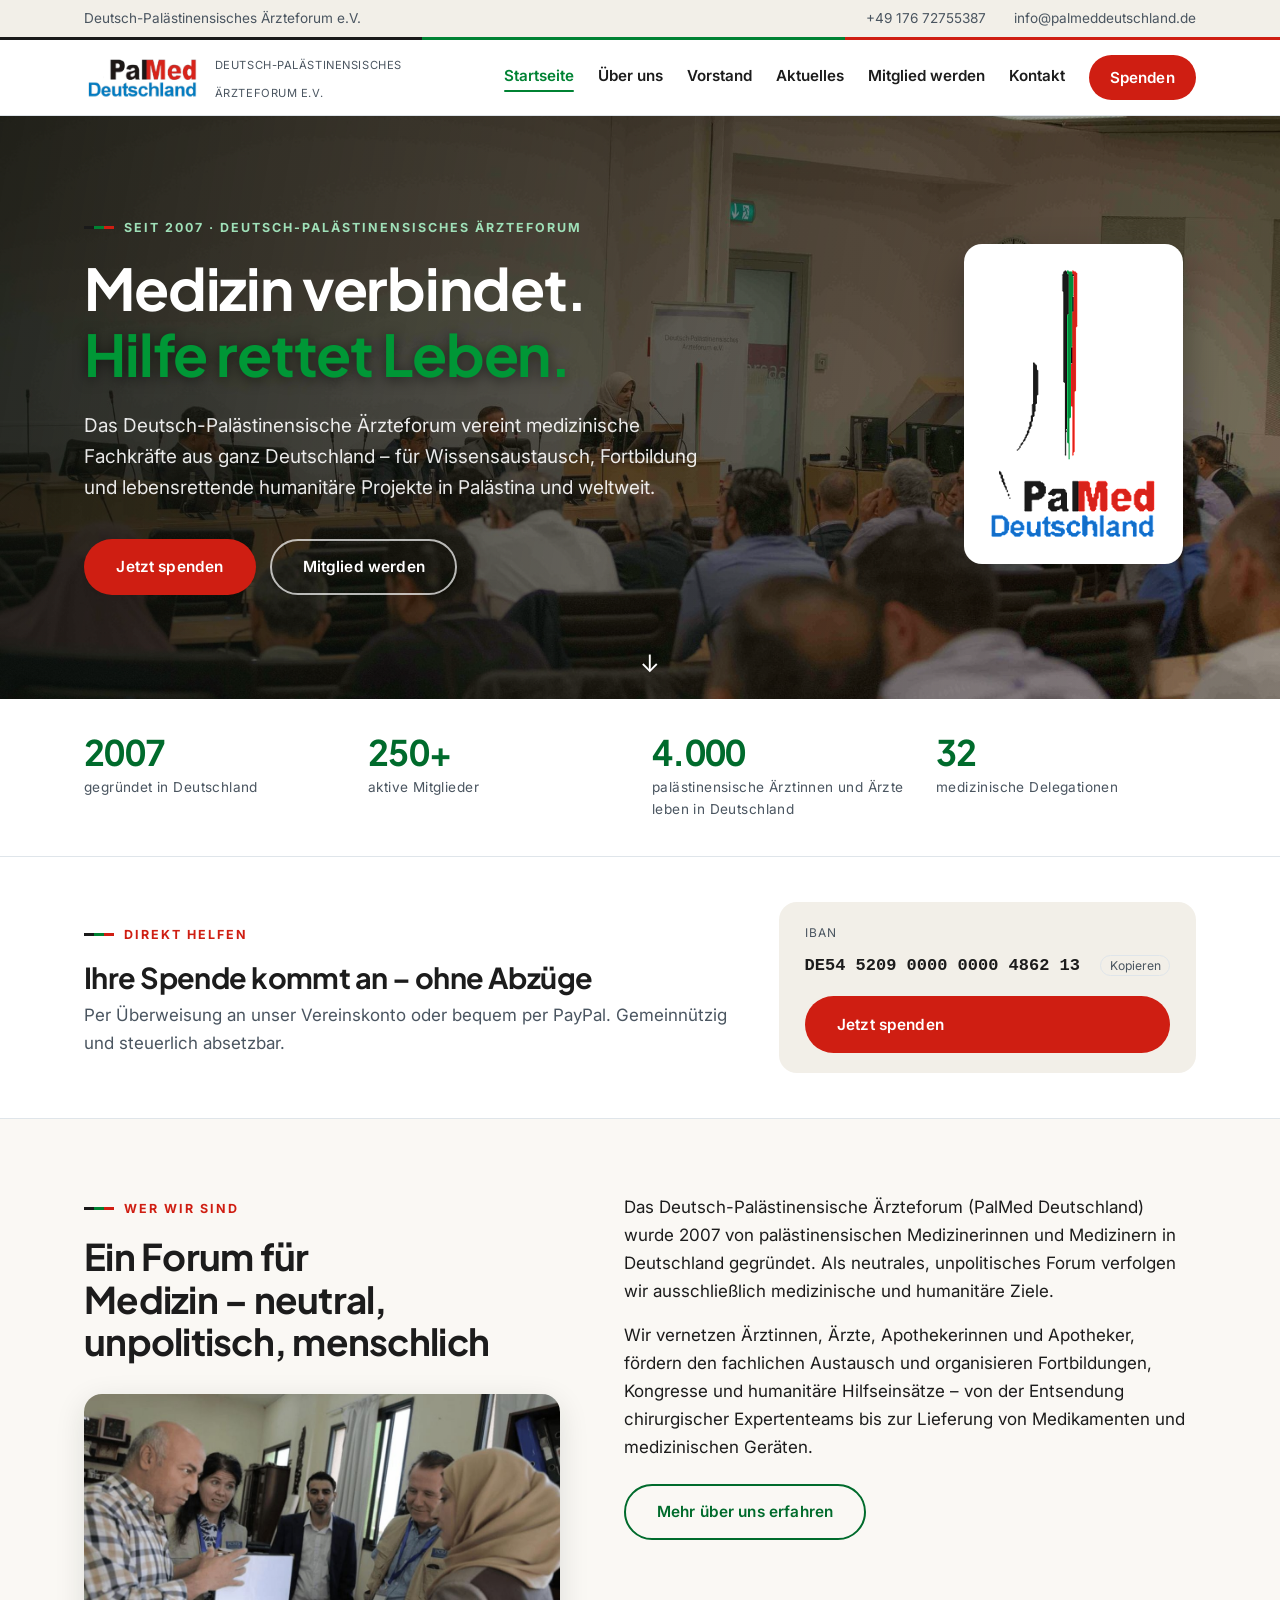
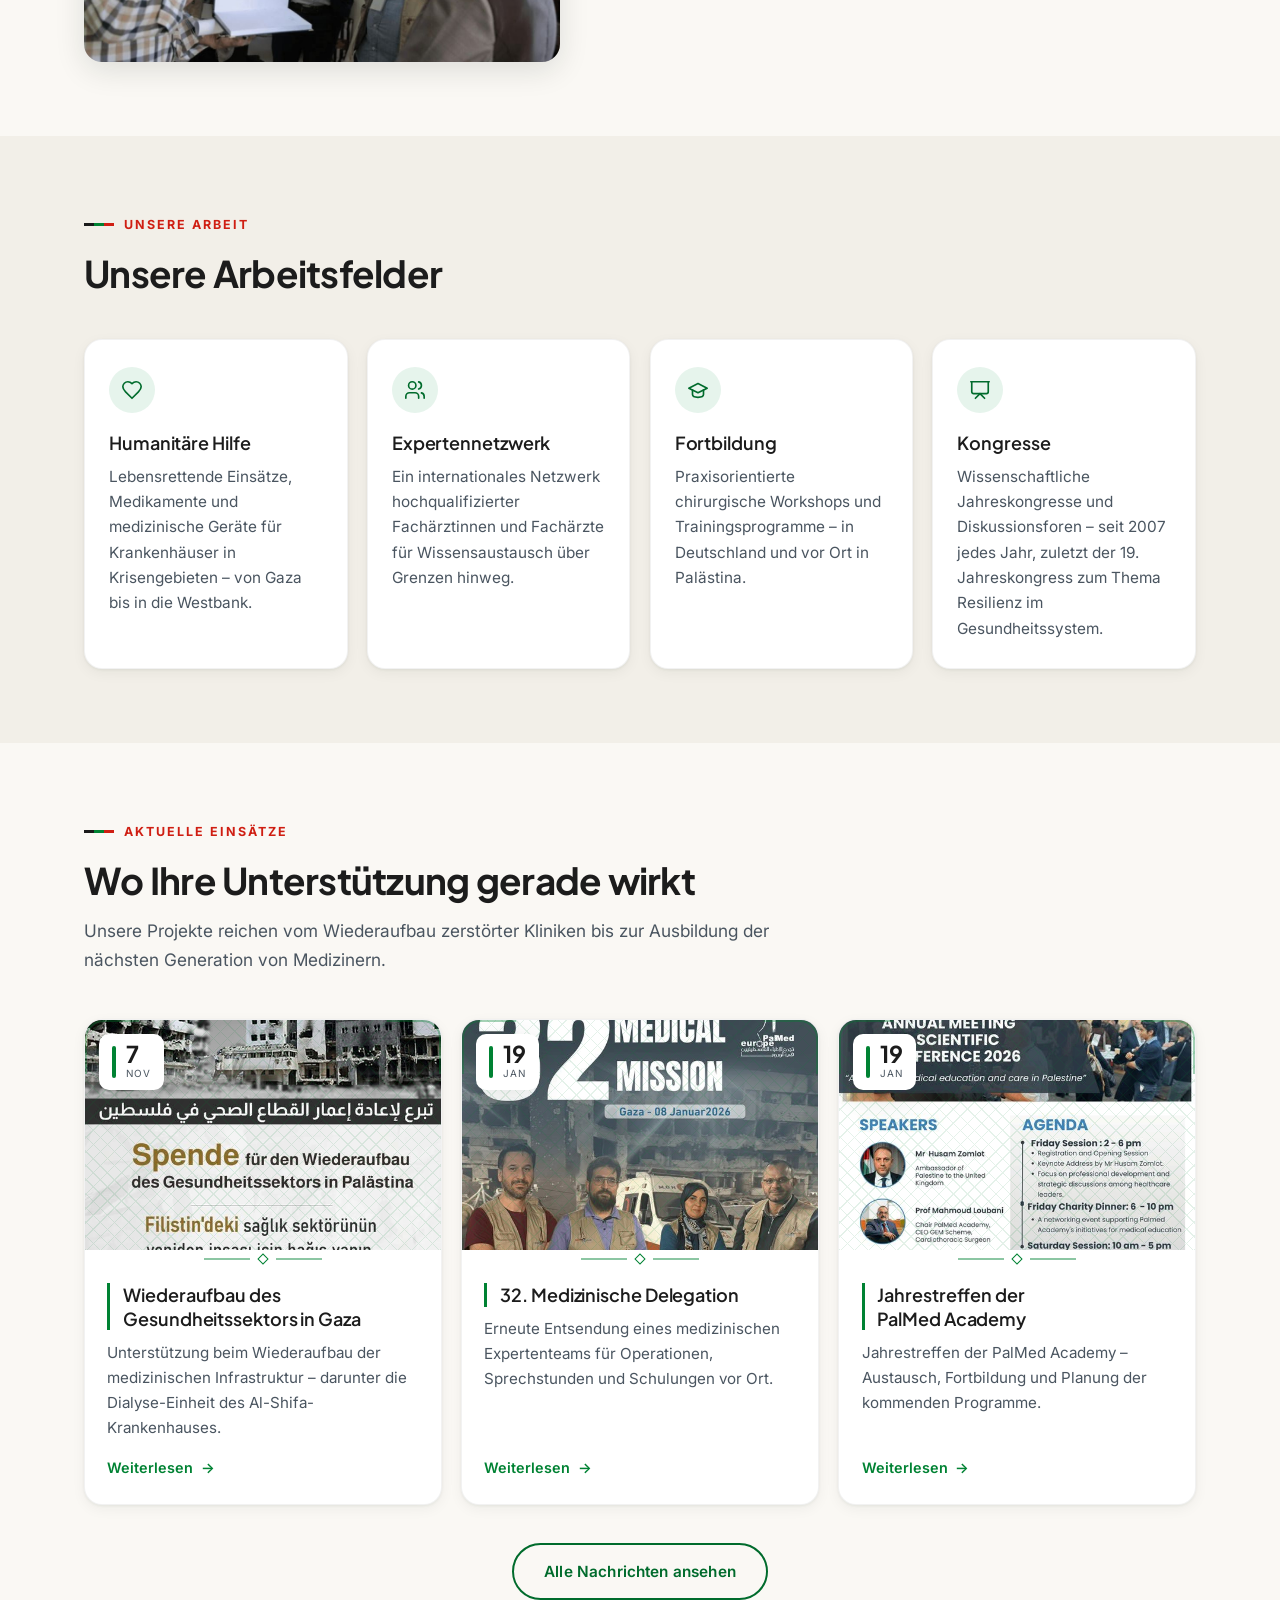
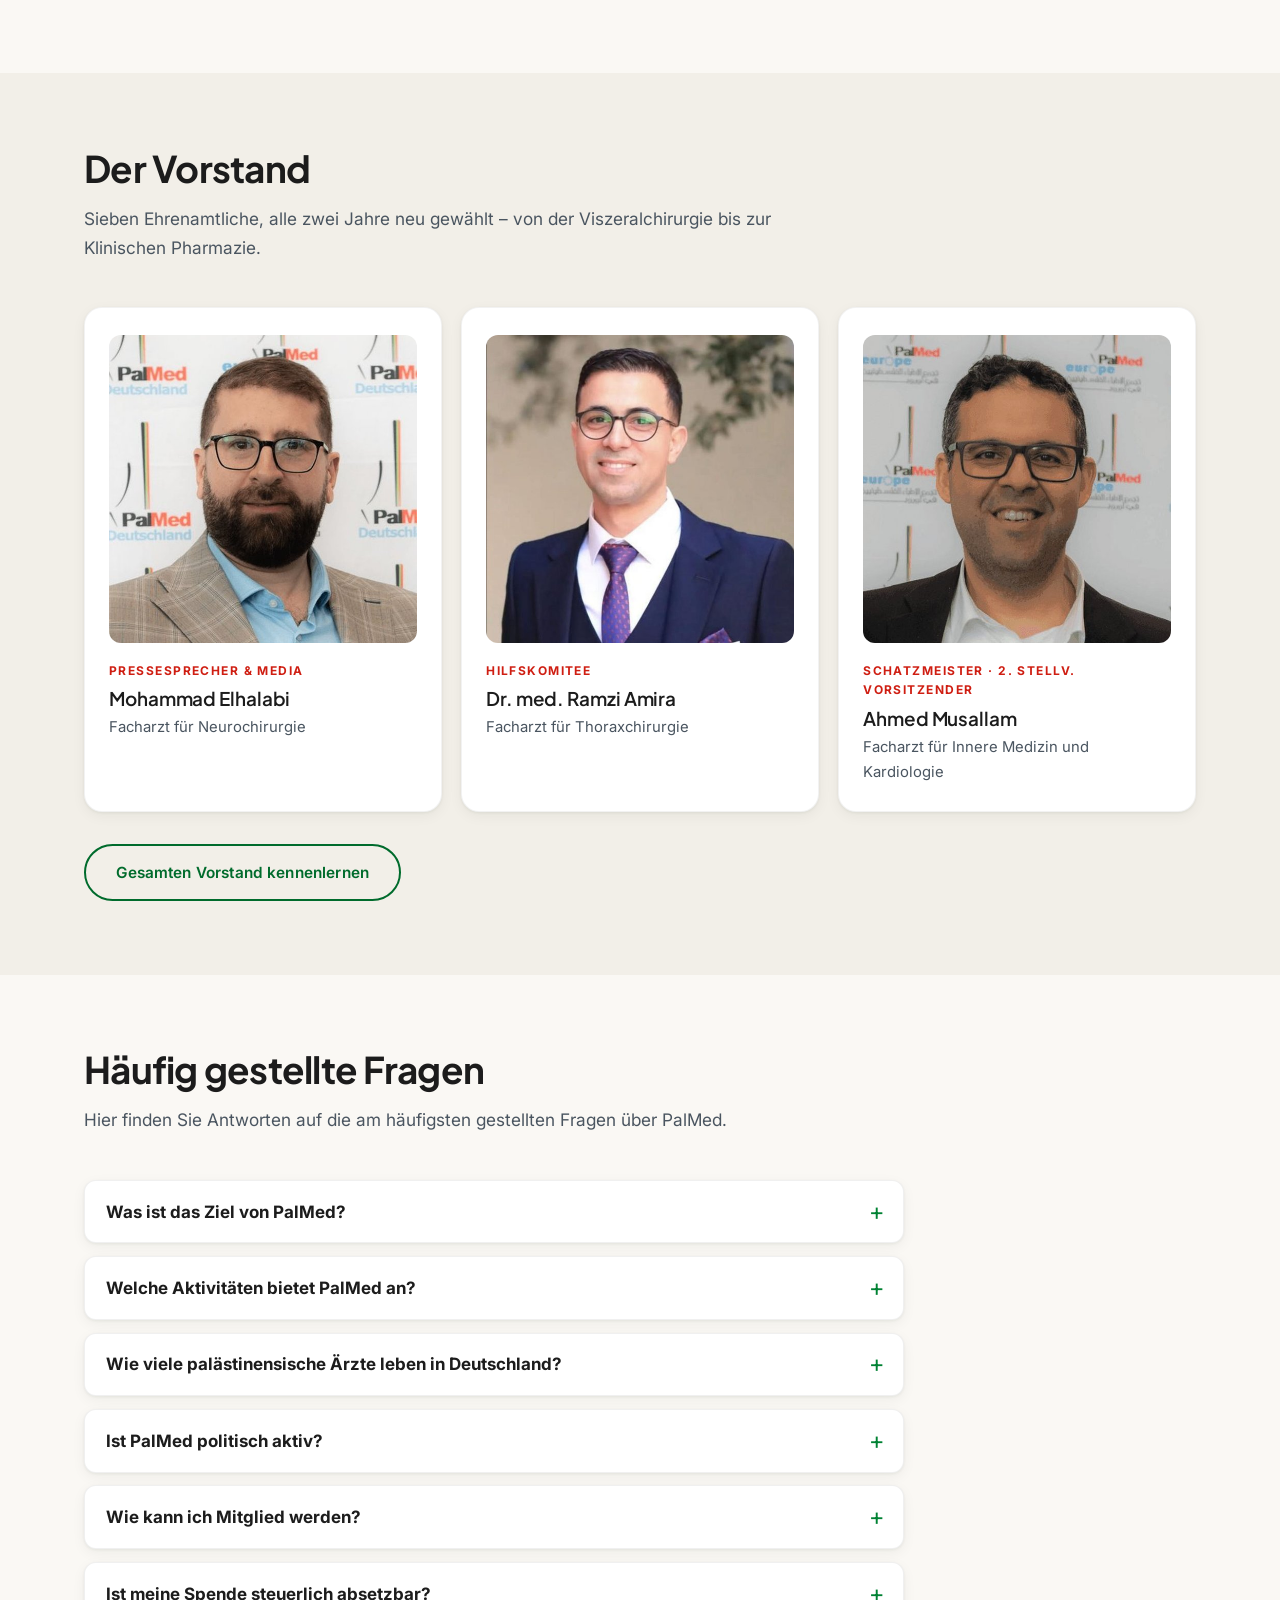
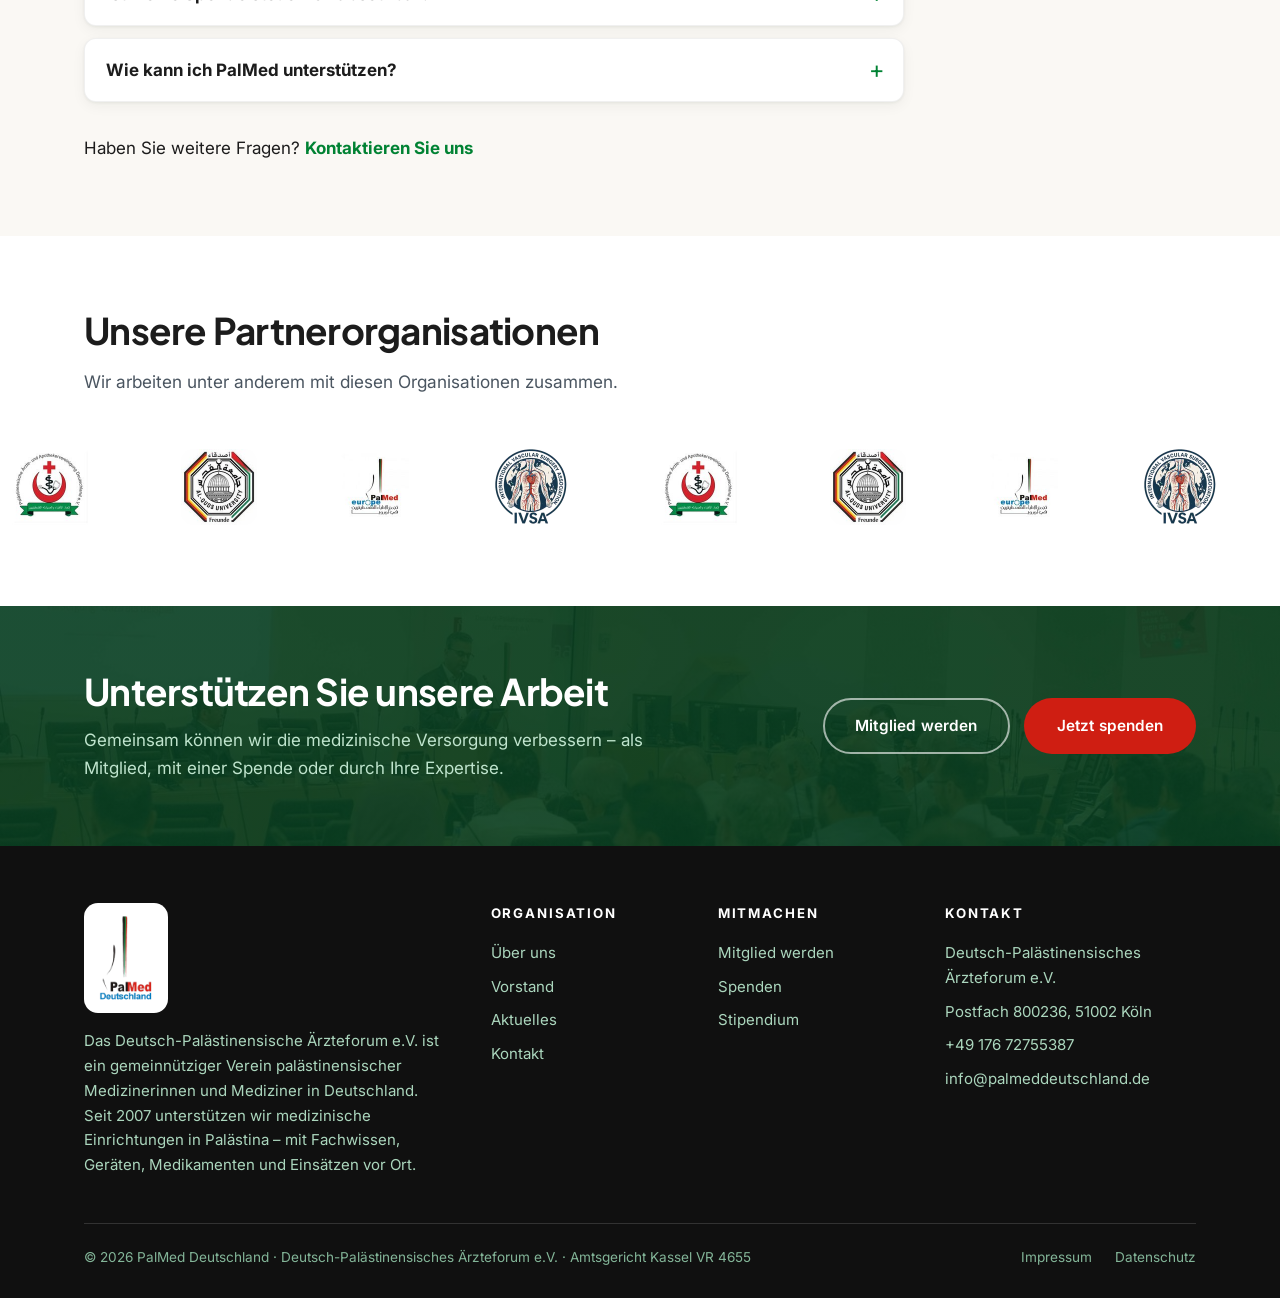
==== index.html @ c68fcca9 "PalMed Deutschland – neue Website Redesign der Vereinswebsite in den Farben der palästinensischen Fl" ====
<!DOCTYPE html>
<html lang="de">
<head>
<meta charset="UTF-8">
<meta name="viewport" content="width=device-width, initial-scale=1.0">
<title>PalMed Deutschland – Deutsch-Palästinensisches Ärzteforum e.V.</title>
<link rel="preload" as="image" href="img/hero.jpg" fetchpriority="high">
<meta name="description" content="Das Deutsch-Palästinensische Ärzteforum (PalMed Deutschland) vereint medizinische Fachkräfte in Deutschland – für Fortbildung, Wissensaustausch und humanitäre medizinische Hilfe.">
<link rel="preconnect" href="https://fonts.googleapis.com">
<link rel="preconnect" href="https://fonts.gstatic.com" crossorigin>
<link href="https://fonts.googleapis.com/css2?family=Inter:wght@400;500;600&family=Plus+Jakarta+Sans:wght@600;700;800&display=swap" rel="stylesheet">
<link rel="icon" type="image/png" sizes="48x48" href="img/favicon-48.png">
<link rel="icon" type="image/png" sizes="192x192" href="img/favicon-192.png">
<link rel="apple-touch-icon" href="img/apple-touch-icon.png">
<meta name="theme-color" content="#008233">
<link rel="canonical" href="https://www.palmeddeutschland.de/">
<meta property="og:type" content="website">
<meta property="og:site_name" content="PalMed Deutschland">
<meta property="og:locale" content="de_DE">
<meta property="og:title" content="PalMed Deutschland – Deutsch-Palästinensisches Ärzteforum e.V.">
<meta property="og:description" content="Medizinische Fachkräfte in Deutschland vereint – für Fortbildung, Wissensaustausch und humanitäre medizinische Hilfe.">
<meta property="og:url" content="https://www.palmeddeutschland.de/">
<meta property="og:image" content="https://www.palmeddeutschland.de/img/og-cover.jpg">
<meta property="og:image:width" content="1200">
<meta property="og:image:height" content="630">
<meta name="twitter:card" content="summary_large_image">
<link rel="stylesheet" href="css/style.css">
<script type="application/ld+json">
{
  "@context": "https://schema.org",
  "@type": "NGO",
  "name": "Deutsch-Palästinensisches Ärzteforum e.V.",
  "alternateName": "PalMed Deutschland",
  "url": "https://www.palmeddeutschland.de/",
  "logo": "https://www.palmeddeutschland.de/logo.png",
  "email": "info@palmeddeutschland.de",
  "telephone": "+4917672755387",
  "foundingDate": "2007",
  "address": {
    "@type": "PostalAddress",
    "postOfficeBoxNumber": "800236",
    "postalCode": "51002",
    "addressLocality": "Köln",
    "addressCountry": "DE"
  },
  "identifier": "Amtsgericht Kassel, VR 4655"
}
</script>
</head>
<body>

<a class="skip-link" href="#inhalt">Zum Inhalt springen</a>

<div class="topbar">
  <div class="wrap">
    <div><span>Deutsch-Palästinensisches Ärzteforum e.V.</span></div>
    <div class="contact-extra">
      <span><a href="tel:+4917672755387">+49 176 72755387</a></span>
      <span><a href="mailto:info@palmeddeutschland.de">info@palmeddeutschland.de</a></span>
    </div>
  </div>
</div>

<header class="site-header">
  <div class="wrap">
    <a class="brand" href="index.html">
      <img src="logo-text.png" alt="PalMed Deutschland – Deutsch-Palästinensisches Ärzteforum e.V." class="brand-logo" width="142" height="65">
      <span>
        <span class="brand-sub">Deutsch-Palästinensisches<br>Ärzteforum e.V.</span>
      </span>
    </a>
    <button class="nav-toggle" type="button" aria-expanded="false" aria-controls="hauptnav" aria-label="Menü öffnen"><svg viewBox="0 0 24 24" width="22" height="22" fill="none" stroke="currentColor" stroke-width="2" stroke-linecap="round" aria-hidden="true"><path d="M4 7h16M4 12h16M4 17h16"/></svg></button>
    <nav class="main-nav" id="hauptnav" aria-label="Hauptnavigation">
      <a href="index.html" class="active" aria-current="page">Startseite</a>
      <a href="ueber-uns.html">Über uns</a>
      <a href="vorstand.html">Vorstand</a>
      <a href="aktuelles.html">Aktuelles</a>
      <a href="mitglied-werden.html">Mitglied werden</a>
      <a href="kontakt.html">Kontakt</a>
      <a href="spenden.html" class="btn btn-donate">Spenden</a>
    </nav>
  </div>
</header>

<main id="inhalt">

<section class="hero hero-photo">
  <div class="wrap hero-grid">
    <div>
      <span class="kicker">Seit 2007 · Deutsch-Palästinensisches Ärzteforum</span>
      <h1>Medizin verbindet.<br><em>Hilfe rettet Leben.</em></h1>
      <p>Das Deutsch-Palästinensische Ärzteforum vereint medizinische Fachkräfte aus ganz Deutschland – für Wissensaustausch, Fortbildung und lebensrettende humanitäre Projekte in Palästina und weltweit.</p>
      <div class="hero-actions">
        <a href="spenden.html" class="btn btn-donate">Jetzt spenden</a>
        <a href="mitglied-werden.html" class="btn btn-light">Mitglied werden</a>
      </div>
    </div>
    <img src="logo-hero.png" alt="PalMed Deutschland – Deutsch-Palästinensisches Ärzteforum e.V." class="hero-logo" width="473" height="760" fetchpriority="high">
  </div>
  <a class="scroll-down" href="#zahlen" aria-label="Nach unten scrollen">&#8595;</a>
</section>

<section class="stat-band" id="zahlen">
  <div class="wrap">
    <div class="stat"><div class="num">2007</div><div class="label">gegründet in Deutschland</div></div>
    <div class="stat"><div class="num">250+</div><div class="label">aktive Mitglieder</div></div>
    <div class="stat"><div class="num">4.000</div><div class="label">palästinensische Ärztinnen und Ärzte leben in Deutschland</div></div>
    <div class="stat"><div class="num">32</div><div class="label">medizinische Delegationen</div></div>
  </div>
</section>

<section class="donate-strip">
  <div class="wrap">
    <div>
      <span class="kicker">Direkt helfen</span>
      <h2>Ihre Spende kommt an – ohne Abzüge</h2>
      <p>Per Überweisung an unser Vereinskonto oder bequem per PayPal. Gemeinnützig und steuerlich absetzbar.</p>
    </div>
    <div class="donate-strip-box">
      <span class="k">IBAN</span>
      <span class="v">DE54 5209 0000 0000 4862 13 <button class="copy-btn" aria-label="IBAN kopieren" onclick="copyText('DE54520900000000486213', this)">Kopieren</button></span>
      <a href="spenden.html" class="btn btn-donate" style="margin-top:0.4rem">Jetzt spenden</a>
    </div>
  </div>
</section>

<section class="section">
  <div class="wrap split">
    <div>
      <span class="kicker">Wer wir sind</span>
      <h2>Ein Forum für Medizin – neutral, unpolitisch, menschlich</h2>
      <img src="img/team-austausch.jpg" alt="Ärztinnen und Ärzte von PalMed im fachlichen Austausch vor Ort" class="section-img" width="1100" height="618" loading="lazy" decoding="async">
    </div>
    <div class="prose">
      <p>Das Deutsch-Palästinensische Ärzteforum (PalMed Deutschland) wurde 2007 von palästinensischen Medizinerinnen und Medizinern in Deutschland gegründet. Als neutrales, unpolitisches Forum verfolgen wir ausschließlich medizinische und humanitäre Ziele.</p>
      <p>Wir vernetzen Ärztinnen, Ärzte, Apothekerinnen und Apotheker, fördern den fachlichen Austausch und organisieren Fortbildungen, Kongresse und humanitäre Hilfseinsätze – von der Entsendung chirurgischer Expertenteams bis zur Lieferung von Medikamenten und medizinischen Geräten.</p>
      <a href="ueber-uns.html" class="btn btn-outline" style="margin-top:1.4rem">Mehr über uns erfahren</a>
    </div>
  </div>
</section>

<section class="section section-soft">
  <div class="wrap">
    <div class="section-head">
      <span class="kicker">Unsere Arbeit</span>
      <h2>Unsere Arbeitsfelder</h2>
    </div>
    <div class="card-grid">
      <div class="card">
        <div class="icon" aria-hidden="true"><svg viewBox="0 0 24 24" width="22" height="22" fill="none" stroke="currentColor" stroke-width="1.8" stroke-linecap="round" stroke-linejoin="round"><path d="M19 14c1.5-1.5 3-3.2 3-5.5A5.5 5.5 0 0 0 16.5 3c-1.8 0-3 .5-4.5 2-1.5-1.5-2.7-2-4.5-2A5.5 5.5 0 0 0 2 8.5c0 2.3 1.5 4 3 5.5l7 7Z"/></svg></div>
        <h3>Humanitäre Hilfe</h3>
        <p>Lebensrettende Einsätze, Medikamente und medizinische Geräte für Krankenhäuser in Krisengebieten – von Gaza bis in die Westbank.</p>
      </div>
      <div class="card">
        <div class="icon" aria-hidden="true"><svg viewBox="0 0 24 24" width="22" height="22" fill="none" stroke="currentColor" stroke-width="1.8" stroke-linecap="round" stroke-linejoin="round"><path d="M16 21v-2a4 4 0 0 0-4-4H6a4 4 0 0 0-4 4v2"/><circle cx="9" cy="7" r="4"/><path d="M22 21v-2a4 4 0 0 0-3-3.87"/><path d="M16 3.13a4 4 0 0 1 0 7.75"/></svg></div>
        <h3>Expertennetzwerk</h3>
        <p>Ein internationales Netzwerk hochqualifizierter Fachärztinnen und Fachärzte für Wissensaustausch über Grenzen hinweg.</p>
      </div>
      <div class="card">
        <div class="icon" aria-hidden="true"><svg viewBox="0 0 24 24" width="22" height="22" fill="none" stroke="currentColor" stroke-width="1.8" stroke-linecap="round" stroke-linejoin="round"><path d="M22 10 12 5 2 10l10 5 10-5Z"/><path d="M6 12v5c0 1.7 2.7 3 6 3s6-1.3 6-3v-5"/></svg></div>
        <h3>Fortbildung</h3>
        <p>Praxisorientierte chirurgische Workshops und Trainingsprogramme – in Deutschland und vor Ort in Palästina.</p>
      </div>
      <div class="card">
        <div class="icon" aria-hidden="true"><svg viewBox="0 0 24 24" width="22" height="22" fill="none" stroke="currentColor" stroke-width="1.8" stroke-linecap="round" stroke-linejoin="round"><path d="M2 3h20"/><path d="M21 3v11a2 2 0 0 1-2 2H5a2 2 0 0 1-2-2V3"/><path d="m7 21 5-5 5 5"/></svg></div>
        <h3>Kongresse</h3>
        <p>Wissenschaftliche Jahreskongresse und Diskussionsforen – seit 2007 jedes Jahr, zuletzt der 19. Jahreskongress zum Thema Resilienz im Gesundheitssystem.</p>
      </div>
    </div>
  </div>
</section>

<section class="section">
  <div class="wrap">
    <div class="section-head">
      <span class="kicker">Aktuelle Einsätze</span>
      <h2>Wo Ihre Unterstützung gerade wirkt</h2>
      <p>Unsere Projekte reichen vom Wiederaufbau zerstörter Kliniken bis zur Ausbildung der nächsten Generation von Medizinern.</p>
    </div>
    <div class="card-grid-3">
      <article class="card news-card">
        <i class="corner tl"></i><i class="corner tr"></i>
        <div class="media">
          <img src="img/news-gaza.jpg" alt="Wiederaufbau des Gesundheitssektors in Gaza" loading="lazy">
          <span class="hatch"></span>
          <span class="datum"><span><b>7</b><small>Nov</small></span></span>
        </div>
        <div class="orna"><span></span><i></i><span></span></div>
        <div class="body">
          <h3>Wiederaufbau des Gesundheitssektors in Gaza</h3>
          <p>Unterstützung beim Wiederaufbau der medizinischen Infrastruktur – darunter die Dialyse-Einheit des Al-Shifa-Krankenhauses.</p>
          <a class="more" href="aktuelles.html">Weiterlesen</a>
        </div>
      </article>
      <article class="card news-card">
        <i class="corner tl"></i><i class="corner tr"></i>
        <div class="media">
          <img src="img/news-delegation.jpg" alt="32. Medizinische Delegation" loading="lazy">
          <span class="hatch"></span>
          <span class="datum"><span><b>19</b><small>Jan</small></span></span>
        </div>
        <div class="orna"><span></span><i></i><span></span></div>
        <div class="body">
          <h3>32. Medizinische Delegation</h3>
          <p>Erneute Entsendung eines medizinischen Expertenteams für Operationen, Sprechstunden und Schulungen vor Ort.</p>
          <a class="more" href="aktuelles.html">Weiterlesen</a>
        </div>
      </article>
      <article class="card news-card">
        <i class="corner tl"></i><i class="corner tr"></i>
        <div class="media">
          <img src="img/news-academy.jpg" alt="Jahrestreffen der PalMed Academy" loading="lazy">
          <span class="hatch"></span>
          <span class="datum"><span><b>19</b><small>Jan</small></span></span>
        </div>
        <div class="orna"><span></span><i></i><span></span></div>
        <div class="body">
          <h3>Jahrestreffen der PalMed Academy</h3>
          <p>Jahrestreffen der PalMed Academy – Austausch, Fortbildung und Planung der kommenden Programme.</p>
          <a class="more" href="aktuelles.html">Weiterlesen</a>
        </div>
      </article>
    </div>
    <div style="text-align:center;margin-top:2.4rem">
      <a href="aktuelles.html" class="btn btn-outline">Alle Nachrichten ansehen</a>
    </div>
  </div>
</section>

<section class="section section-soft">
  <div class="wrap">
    <div class="section-head">
      <h2>Der Vorstand</h2>
      <p>Sieben Ehrenamtliche, alle zwei Jahre neu gewählt – von der Viszeralchirurgie bis zur Klinischen Pharmazie.</p>
    </div>
    <div class="team-grid">
      <div class="person">
        <img src="img/vorstand-elhalabi.jpg" alt="Mohammad Elhalabi" class="photo" width="600" height="750" loading="lazy" decoding="async">
        <div class="role">Pressesprecher &amp; Media</div>
        <h3>Mohammad Elhalabi</h3>
        <p>Facharzt für Neurochirurgie</p>
      </div>
      <div class="person">
        <img src="img/vorstand-amira.jpg" alt="Dr. med. Ramzi Amira" class="photo" width="600" height="750" loading="lazy" decoding="async">
        <div class="role">Hilfskomitee</div>
        <h3>Dr. med. Ramzi Amira</h3>
        <p>Facharzt für Thoraxchirurgie</p>
      </div>
      <div class="person">
        <img src="img/vorstand-musallam.jpg" alt="Ahmed Musallam" class="photo" width="600" height="750" loading="lazy" decoding="async">
        <div class="role">Schatzmeister · 2. Stellv. Vorsitzender</div>
        <h3>Ahmed Musallam</h3>
        <p>Facharzt für Innere Medizin und Kardiologie</p>
      </div>
    </div>
    <div style="margin-top:2rem">
      <a href="vorstand.html" class="btn btn-outline">Gesamten Vorstand kennenlernen</a>
    </div>
  </div>
</section>

<section class="section">
  <div class="wrap">
    <div class="section-head">
      <h2>Häufig gestellte Fragen</h2>
      <p>Hier finden Sie Antworten auf die am häufigsten gestellten Fragen über PalMed.</p>
    </div>
    <div class="faq">
      <details>
        <summary>Was ist das Ziel von PalMed?</summary>
        <p>PalMed ist ein neutrales, unpolitisches Forum mit rein medizinischen Zielen. Wir möchten palästinensische Ärztinnen, Ärzte, Apothekerinnen und Apotheker in Deutschland vernetzen, aktiv einbinden und ihnen eine Plattform für wissenschaftlichen und beruflichen Austausch bieten. Darüber hinaus unterstützen wir medizinische Einrichtungen in Palästina und motivieren zu humanitären Einsätzen.</p>
      </details>
      <details>
        <summary>Welche Aktivitäten bietet PalMed an?</summary>
        <p>PalMed organisiert jährliche Kongresse seit 2007, bei denen palästinensische und deutsche Ärzte zu medizinischen Themen referieren. Wir nehmen an Fortbildungsveranstaltungen teil, liefern Hilfsgüter und medizinische Geräte nach Gaza, ins Westjordanland und in Flüchtlingslager, bilden palästinensische Ärzte in Deutschland fort und organisieren regelmäßig Fußballturniere und Familienfeste.</p>
      </details>
      <details>
        <summary>Wie viele palästinensische Ärzte leben in Deutschland?</summary>
        <p>In Deutschland leben rund 4.000 palästinensische Ärztinnen und Ärzte. PalMed möchte sie vernetzen und ihnen eine gemeinsame Plattform für wissenschaftlichen und beruflichen Austausch bieten.</p>
      </details>
      <details>
        <summary>Ist PalMed politisch aktiv?</summary>
        <p>Nein, PalMed ist ein neutrales, unpolitisches Forum. Angesichts der angespannten politischen Lage haben wir uns bewusst für eine unpolitische Ausrichtung entschieden und verfolgen ausschließlich medizinische und humanitäre Ziele.</p>
      </details>
      <details>
        <summary>Wie kann ich Mitglied werden?</summary>
        <p>Sie können Mitglied werden, indem Sie den Aufnahmeantrag ausfüllen. PalMed ist als gemeinnütziger Ärzteverein eingetragen und steht allen palästinensischen Ärzten und Apothekern in Deutschland offen.</p>
      </details>
      <details>
        <summary>Ist meine Spende steuerlich absetzbar?</summary>
        <p>Ja. PalMed Deutschland ist als gemeinnütziger Verein anerkannt. Für Spenden bis 300 € genügt dem Finanzamt Ihr Kontoauszug – darüber stellen wir Ihnen gerne eine Zuwendungsbestätigung aus. Schreiben Sie uns dazu einfach mit Ihrem Namen und Ihrer Anschrift.</p>
      </details>
      <details>
        <summary>Wie kann ich PalMed unterstützen?</summary>
        <p>Sie können PalMed durch Mitgliedschaft, Spenden oder aktive Teilnahme an unseren Projekten unterstützen. Wir suchen immer nach Ärzten, die bereit sind, an humanitären Einsätzen in palästinensischen Einrichtungen teilzunehmen.</p>
      </details>
    </div>
    <p style="margin-top:2rem">Haben Sie weitere Fragen? <a href="kontakt.html"><strong>Kontaktieren Sie uns</strong></a></p>
  </div>
</section>

<section class="section section-white">
  <div class="wrap">
    <div class="section-head">
      <h2>Unsere Partnerorganisationen</h2>
      <p>Wir arbeiten unter anderem mit diesen Organisationen zusammen.</p>
    </div>
  </div>
  <div class="marquee" aria-label="Logos unserer Partnerorganisationen">
    <div class="marquee-track">
      <img src="img/partner-paeav.jpg" alt="PÄAV – Palästinensischer Ärzte- und Apothekerverein" width="203" height="152" loading="lazy" decoding="async">
      <img src="img/partner-alquds.jpg" alt="Freunde der Al-Quds Universität e.V." width="152" height="152" loading="lazy" decoding="async">
      <img src="img/partner-palmed.jpg" alt="PalMed" width="152" height="152" loading="lazy" decoding="async">
      <img src="img/partner-ivsa.webp" alt="IVSA" width="152" height="152" loading="lazy" decoding="async">
      <img src="img/partner-paeav.jpg" alt="" aria-hidden="true">
      <img src="img/partner-alquds.jpg" alt="" aria-hidden="true">
      <img src="img/partner-palmed.jpg" alt="" aria-hidden="true">
      <img src="img/partner-ivsa.webp" alt="" aria-hidden="true">
    </div>
  </div>
</section>

<section class="cta-band">
  <div class="wrap">
    <div>
      <h2>Unterstützen Sie unsere Arbeit</h2>
      <p>Gemeinsam können wir die medizinische Versorgung verbessern – als Mitglied, mit einer Spende oder durch Ihre Expertise.</p>
    </div>
    <div class="actions">
      <a href="mitglied-werden.html" class="btn btn-light">Mitglied werden</a>
      <a href="spenden.html" class="btn btn-donate">Jetzt spenden</a>
    </div>
  </div>
</section>

</main>

<footer class="site-footer">
  <div class="wrap">
    <div class="top">
      <div class="about">
        <a class="brand" href="index.html">
          <img src="logo.png" alt="PalMed Deutschland" class="brand-logo brand-logo-footer" width="142" height="228" loading="lazy" decoding="async">
        </a>
        <p>Das Deutsch-Palästinensische Ärzteforum e.V. ist ein gemeinnütziger Verein palästinensischer Medizinerinnen und Mediziner in Deutschland. Seit 2007 unterstützen wir medizinische Einrichtungen in Palästina – mit Fachwissen, Geräten, Medikamenten und Einsätzen vor Ort.</p>
      </div>
      <div>
        <h4>Organisation</h4>
        <ul>
          <li><a href="ueber-uns.html">Über uns</a></li>
          <li><a href="vorstand.html">Vorstand</a></li>
          <li><a href="aktuelles.html">Aktuelles</a></li>
          <li><a href="kontakt.html">Kontakt</a></li>
        </ul>
      </div>
      <div>
        <h4>Mitmachen</h4>
        <ul>
          <li><a href="mitglied-werden.html">Mitglied werden</a></li>
          <li><a href="spenden.html">Spenden</a></li>
          <li><a href="aktuelles.html#stipendium">Stipendium</a></li>
        </ul>
      </div>
      <div>
        <h4>Kontakt</h4>
        <ul>
          <li>Deutsch-Palästinensisches<br>Ärzteforum e.V.</li>
          <li>Postfach 800236, 51002 Köln</li>
          <li><a href="tel:+4917672755387">+49 176 72755387</a></li>
          <li><a href="mailto:info@palmeddeutschland.de">info@palmeddeutschland.de</a></li>
        </ul>
      </div>
    </div>
    <div class="bottom">
      <span>© 2026 PalMed Deutschland · Deutsch-Palästinensisches Ärzteforum e.V. · Amtsgericht Kassel VR 4655</span>
      <span>
        <a href="impressum.html">Impressum</a>
        <a href="datenschutz.html">Datenschutz</a>
      </span>
    </div>
  </div>
</footer>

<script src="js/main.js"></script>
</body>
</html>
---- css/style.css ----
/* ============================================================
   PalMed Deutschland — Deutsch-Palästinensisches Ärzteforum e.V.
   Farben der palästinensischen Flagge: Schwarz / Weiß / Grün / Rot
   ============================================================ */

:root {
  --white: #ffffff;
  --bg-alt: #f2efe8;
  --ink: #1c1c1c;
  --ink-soft: #4a5560;
  --line: #dfe5ea;
  --black: #1a1a1a;
  --red: #cf1e12;
  --red-dark: #a8170c;
  --green-mid: #008233;
  --green-dark: #006b2c;
  --green-deep: #005c28;
  --green-night: #101010;
  --green-pale: #e6f4ec;
  --green: #008233;
  --radius: 12px;
  --radius-lg: 18px;
  --shadow-sm: 0 1px 3px rgba(20, 30, 25, 0.06), 0 4px 14px rgba(20, 30, 25, 0.05);
  --shadow-md: 0 8px 30px rgba(20, 30, 25, 0.12);
  --font-head: "Plus Jakarta Sans", "Inter", "Segoe UI", sans-serif;
  --wrap: 1160px;
  --font-body: "Inter", "Segoe UI", system-ui, Arial, sans-serif;
  --text-sm: 0.9375rem;
  --text-base: 1.0625rem;
  --text-md: 1.125rem;
  --text-lg: 1.1875rem;
  --label-sm: 0.75rem;
  --label-track: 0.12em;
}

* { margin: 0; padding: 0; box-sizing: border-box; }

@media (prefers-reduced-motion: no-preference) {
  html { scroll-behavior: smooth; }
}
[id] { scroll-margin-top: 96px; }

body {
  font-family: var(--font-body);
  color: var(--ink);
  background: #faf8f4;
  line-height: 1.65;
  font-size: var(--text-base);
  -webkit-font-smoothing: antialiased;
}

img { max-width: 100%; height: auto; display: block; }

a { color: var(--green-mid); text-decoration: none; }
a:hover { text-decoration: underline; }

.wrap { max-width: var(--wrap); margin: 0 auto; padding: 0 24px; }

/* ---------- Typography ---------- */

h1, h2, h3 { font-family: var(--font-head); font-weight: 700; line-height: 1.15; letter-spacing: -0.02em; }

h1 { font-size: clamp(2.2rem, 5vw, 3.6rem); }
h2 { font-size: clamp(1.6rem, 3vw, 2.3rem); }
h3 { font-size: 1.25rem; line-height: 1.3; font-weight: 600; letter-spacing: -0.005em; }

.kicker {
  display: inline-block;
  font-size: 0.78rem;
  font-weight: 700;
  letter-spacing: 0.16em;
  text-transform: uppercase;
  color: var(--red);
  margin-bottom: 1rem;
}

.kicker::before {
  content: "";
  display: inline-block;
  width: 30px;
  height: 3px;
  background: linear-gradient(90deg, var(--black) 0 33%, var(--green) 33% 66%, var(--red) 66% 100%);
  vertical-align: middle;
  margin-right: 10px;
  margin-top: -2px;
}

.lead { font-size: 1.18rem; color: var(--ink-soft); max-width: 40em; }

/* ---------- Buttons ---------- */

.btn {
  display: inline-block;
  padding: 0.85rem 1.9rem;
  border-radius: 999px;
  font-weight: 600;
  font-size: 0.96rem;
  letter-spacing: 0.01em;
  border: 2px solid transparent;
  cursor: pointer;
  transition: background 0.18s, color 0.18s, border-color 0.18s, transform 0.18s, box-shadow 0.18s;
}
.btn:hover { transform: translateY(-2px); box-shadow: var(--shadow-md); }
.btn:active { transform: translateY(0); box-shadow: none; }
.btn:hover { text-decoration: none; }

.btn-primary { background: var(--green-dark); color: var(--white); }
.btn-primary:hover { background: var(--green-mid); }

.btn-outline { border-color: var(--green-dark); color: var(--green-dark); background: transparent; }
.btn-outline:hover { background: var(--green-dark); color: var(--white); }

.btn-light { border-color: rgba(255, 255, 255, 0.6); color: var(--white); background: transparent; }
.btn-light:hover { background: var(--white); color: var(--green-deep); }

.btn-donate { background: var(--red); color: var(--white); }
.btn-donate:hover { background: var(--red-dark); }

/* ---------- Topbar ---------- */

.topbar {
  background: var(--bg-alt);
  color: var(--ink-soft);
  font-size: 0.85rem;
  padding: 0.45rem 0;
  border-bottom: 3px solid;
  border-image: linear-gradient(90deg, var(--black) 0 33%, var(--green) 33% 66%, var(--red) 66% 100%) 1;
}
.topbar .wrap { display: flex; justify-content: space-between; gap: 1rem; flex-wrap: wrap; }
.topbar a { color: var(--ink-soft); }
.topbar span + span { margin-left: 1.5rem; }

/* ---------- Header ---------- */

.site-header {
  background: var(--white);
  border-bottom: 1px solid var(--line);
  position: sticky;
  top: 0;
  z-index: 50;
}

.site-header .wrap {
  display: flex;
  align-items: center;
  justify-content: space-between;
  gap: 1.5rem;
  padding-top: 0.6rem;
  padding-bottom: 0.6rem;
}

.brand { display: flex; align-items: center; gap: 0.8rem; color: var(--ink); }
.brand:hover { text-decoration: none; }

.brand-logo { height: 54px; width: auto; }
.brand-logo-footer { height: 110px; background: var(--white); padding: 10px 14px; border-radius: 14px; }

.brand-stripes { display: flex; gap: 4px; transform: skewX(-14deg); flex: none; }
.brand-stripes i { display: block; width: 6px; height: 36px; }
.brand-stripes i:nth-child(1) { background: var(--black); }
.brand-stripes i:nth-child(2) { background: var(--green); }
.brand-stripes i:nth-child(3) { background: var(--red); }

.brand-name { font-weight: 800; font-size: 1.18rem; line-height: 1.2; letter-spacing: -0.01em; }
.bn-pal { color: var(--black); }
.bn-med { color: var(--red); }
.bn-de { color: var(--green-mid); }
.brand-sub { font-size: 0.7rem; color: var(--ink-soft); letter-spacing: 0.05em; text-transform: uppercase; }

.main-nav { display: flex; align-items: center; gap: 1.5rem; }
.main-nav a { color: var(--ink); font-weight: 600; font-size: 0.95rem; }
.main-nav a:not(.btn) { position: relative; padding-bottom: 4px; }
.main-nav a:not(.btn)::after {
  content: "";
  position: absolute;
  left: 0;
  bottom: 0;
  height: 2px;
  width: 0;
  border-radius: 2px;
  background: var(--green-mid);
  transition: width 0.25s ease;
}
.main-nav a:hover { color: var(--green-mid); text-decoration: none; }
.main-nav a.active { color: var(--green-mid); }
.main-nav a:not(.btn):hover::after, .main-nav a.active:not(.btn)::after { width: 100%; }
.main-nav .btn { padding: 0.5rem 1.2rem; }
.main-nav a.btn-donate { color: var(--white); }
.main-nav .btn:hover { color: var(--white); }
.main-nav .btn.active { color: var(--white); box-shadow: none; }

.nav-toggle {
  display: none;
  background: none;
  border: 1px solid var(--line);
  border-radius: var(--radius);
  padding: 0.4rem 0.7rem;
  font-size: 1.2rem;
  color: var(--ink);
  cursor: pointer;
}

/* ---------- Hero ---------- */

.hero {
  background: var(--white);
  position: relative;
  overflow: hidden;
  border-bottom: 1px solid var(--line);
}

.hero .wrap { padding-top: 5rem; padding-bottom: 5rem; position: relative; z-index: 1; }

.hero-grid {
  display: grid;
  grid-template-columns: 1fr auto;
  gap: 3.5rem;
  align-items: center;
}
.hero-logo {
  height: 360px;
  width: auto;
  justify-self: end;
  margin-right: 6%;
  animation: logo-in 0.9s ease-out both, logo-float 5.5s ease-in-out 1s infinite;
}

@keyframes logo-in {
  from { opacity: 0; transform: translateY(20px) scale(0.96); }
  to { opacity: 1; transform: none; }
}

@keyframes logo-float {
  0%, 100% { transform: translateY(0); }
  50% { transform: translateY(-10px); }
}

@media (prefers-reduced-motion: reduce) {
  .hero-logo { animation: none; }
}

.hero h1 { max-width: 15em; color: var(--black); }
.hero h1 em { font-style: normal; color: var(--red); }

.hero p { margin-top: 1.4rem; max-width: 34em; font-size: 1.16rem; color: var(--ink-soft); }

.hero-actions { margin-top: 2.2rem; display: flex; gap: 0.9rem; flex-wrap: wrap; }
.hero .btn-light { border-color: var(--green-dark); color: var(--green-dark); }
.hero .btn-light:hover { background: var(--green-dark); color: var(--white); }

.page-hero { background: var(--bg-alt); border-bottom: 1px solid var(--line); }
.page-hero .wrap { padding-top: 3.6rem; padding-bottom: 3.6rem; }
.page-hero h1 { color: var(--black); }
.page-hero p { margin-top: 1.1rem; max-width: 40em; font-size: 1.12rem; color: var(--ink-soft); }

/* ---------- Stat band ---------- */

.stat-band { background: var(--white); color: var(--ink); border-bottom: 1px solid var(--line); }
.stat-band .wrap {
  display: grid;
  grid-template-columns: repeat(4, 1fr);
  padding-top: 2.2rem;
  padding-bottom: 2.2rem;
  gap: 1.5rem;
}
.stat .num { font-size: 2.2rem; font-weight: 700; line-height: 1; color: var(--green-dark); }
.stat .label { font-size: 0.85rem; color: var(--ink-soft); margin-top: 0.4rem; letter-spacing: 0.03em; }

/* ---------- Sections ---------- */

.section { padding: clamp(3.25rem, 2.6rem + 2.5vw, 5.25rem) 0; }
.section-soft { background: var(--bg-alt); }
.section-white { background: var(--white); }

.section-head { max-width: 44em; margin-bottom: 2.8rem; }
.section-head p { margin-top: 1rem; color: var(--ink-soft); font-size: 1.08rem; }

.split {
  display: grid;
  grid-template-columns: 5fr 6fr;
  gap: 4rem;
  align-items: start;
}

.prose p + p { margin-top: 1rem; }
.prose ul { margin: 1rem 0 0 1.2rem; }
.prose li + li { margin-top: 0.5rem; }
.prose h3 { margin-top: 2rem; margin-bottom: 0.6rem; color: var(--green-dark); }
.prose h3:first-child { margin-top: 0; }

/* ---------- Cards ---------- */

.card-grid { display: grid; grid-template-columns: repeat(4, 1fr); gap: 1.2rem; }
.card-grid-3 { display: grid; grid-template-columns: repeat(3, 1fr); gap: 1.2rem; }
.card-grid-2 { display: grid; grid-template-columns: repeat(2, 1fr); gap: 1.2rem; }

.card {
  background: var(--white);
  border: 1px solid rgba(0, 0, 0, 0.05);
  border-radius: var(--radius-lg);
  padding: 1.7rem 1.5rem;
  box-shadow: var(--shadow-sm);
}
.card h3 { margin-bottom: 0.6rem; font-size: 1.12rem; }
.card p { color: var(--ink-soft); font-size: 0.96rem; }

.card .icon {
  transition: transform 0.3s ease;
  width: 46px;
  height: 46px;
  border-radius: 50%;
  background: var(--green-pale);
  color: var(--green-dark);
  display: grid;
  place-items: center;
  margin-bottom: 1.1rem;
  font-size: 1.15rem;
}

.card:hover .icon { transform: scale(1.12) rotate(-4deg); }

/* ---------- Timeline ---------- */

.timeline { position: relative; margin-top: 1rem; }
.timeline::before {
  content: "";
  position: absolute;
  left: 7px;
  top: 8px;
  bottom: 8px;
  width: 2px;
  background: var(--line);
}
.timeline-item { position: relative; padding: 0 0 2rem 2.4rem; }
.timeline-item:last-child { padding-bottom: 0; }
.timeline-item::before {
  content: "";
  position: absolute;
  left: 0;
  top: 8px;
  width: 15px;
  height: 15px;
  border-radius: 50%;
  background: var(--white);
  border: 3px solid var(--green);
}
.timeline-item .when {
  font-size: 0.76rem;
  font-weight: 700;
  letter-spacing: 0.14em;
  text-transform: uppercase;
  color: var(--green-mid);
}
.timeline-item h3 { margin: 0.2rem 0 0.3rem; font-size: 1.1rem; }
.timeline-item p { color: var(--ink-soft); font-size: 0.96rem; max-width: 34em; }

/* ---------- Team ---------- */

.team-grid { display: grid; grid-template-columns: repeat(3, 1fr); gap: 1.2rem; }

.person {
  background: var(--white);
  border: 1px solid rgba(0, 0, 0, 0.05);
  border-radius: var(--radius-lg);
  padding: 1.7rem 1.5rem;
  box-shadow: var(--shadow-sm);
}
.person .avatar {
  width: 100%;
  aspect-ratio: 1 / 1;
  border-radius: 12px;
  background: linear-gradient(160deg, var(--green-pale), #d5e8dc);
  color: var(--green-dark);
  display: grid;
  place-items: center;
  font-weight: 800;
  font-size: 3.5rem;
  letter-spacing: 0.05em;
  margin-bottom: 1.1rem;
}
.person .role {
  font-size: 0.72rem;
  font-weight: 700;
  letter-spacing: 0.11em;
  text-transform: uppercase;
  color: var(--red);
  margin-bottom: 0.35rem;
}
.person h3 { font-size: 1.18rem; margin-bottom: 0.3rem; }
.person p { color: var(--ink-soft); font-size: 0.93rem; }

/* ---------- News ---------- */

.news-list { border-top: 1px solid var(--line); }
.news-item {
  display: grid;
  grid-template-columns: 130px 1fr auto;
  gap: 1.5rem;
  align-items: baseline;
  padding: 1.3rem 0;
  border-bottom: 1px solid var(--line);
}
.news-item .date { font-size: 0.86rem; color: var(--ink-soft); white-space: nowrap; }
.news-item h3 { font-size: 1.08rem; font-weight: 700; }
.news-item p { color: var(--ink-soft); font-size: 0.94rem; margin-top: 0.25rem; }
.news-item .tag {
  font-size: 0.7rem;
  font-weight: 700;
  letter-spacing: 0.09em;
  text-transform: uppercase;
  color: var(--green-dark);
  background: var(--green-pale);
  padding: 0.25rem 0.6rem;
  border-radius: 999px;
  white-space: nowrap;
}

/* ---------- Donation ---------- */

.bank-box {
  background: var(--white);
  border: 1px solid var(--line);
  border-radius: var(--radius);
  overflow: hidden;
}
.bank-box header {
  background: var(--green-deep);
  color: var(--white);
  padding: 1rem 1.6rem;
  font-weight: 700;
}
.bank-rows { padding: 0.4rem 1.6rem 1rem; }
.bank-row {
  display: flex;
  justify-content: space-between;
  gap: 1rem;
  padding: 0.8rem 0;
  border-bottom: 1px solid var(--line);
  flex-wrap: wrap;
}
.bank-row:last-child { border-bottom: none; }
.bank-row .k { color: var(--ink-soft); font-size: 0.9rem; }
.bank-row .v { font-weight: 700; font-variant-numeric: tabular-nums; }
.bank-row .v.mono { font-family: "Consolas", "Menlo", monospace; font-size: 0.96rem; letter-spacing: 0.03em; }

.copy-btn {
  background: none;
  border: 1px solid var(--line);
  border-radius: 999px;
  font-size: 0.76rem;
  padding: 0.15rem 0.55rem;
  margin-left: 0.6rem;
  cursor: pointer;
  color: var(--ink-soft);
  font-family: var(--font-body);
}
.copy-btn:hover { border-color: var(--green-mid); color: var(--green-mid); }

.amounts { display: flex; gap: 0.7rem; flex-wrap: wrap; margin: 1.2rem 0; }
.amounts button {
  border: 2px solid var(--line);
  background: var(--white);
  border-radius: 999px;
  padding: 0.6rem 1.25rem;
  font-size: 1rem;
  font-weight: 700;
  cursor: pointer;
  font-family: var(--font-body);
  color: var(--ink);
}
.amounts button:hover, .amounts button.on { border-color: var(--green-dark); background: var(--green-dark); color: var(--white); }

/* ---------- Membership ---------- */

.tier {
  background: var(--white);
  border: 1px solid rgba(0, 0, 0, 0.05);
  border-radius: var(--radius-lg);
  box-shadow: var(--shadow-sm);
  padding: 2.1rem 1.9rem;
  display: flex;
  flex-direction: column;
}
.tier.featured { border-color: var(--green-mid); border-width: 2px; }
.tier .price { font-size: 2.5rem; font-weight: 700; margin: 0.8rem 0 0.2rem; color: var(--green-dark); }
.tier .per { color: var(--ink-soft); font-size: 0.9rem; margin-bottom: 1.2rem; }
.tier ul { list-style: none; margin: 0 0 1.8rem; flex: 1; }
.tier li { padding: 0.5rem 0 0.5rem 1.7rem; position: relative; color: var(--ink-soft); font-size: 0.95rem; border-bottom: 1px dashed var(--line); }
.tier li::before { content: "✓"; position: absolute; left: 0; color: var(--green); font-weight: 700; }
.tier li.no::before { content: "—"; color: var(--line); }

/* ---------- Forms ---------- */

.form-grid { display: grid; grid-template-columns: 1fr 1fr; gap: 1rem; }
.form-grid .full { grid-column: 1 / -1; }

label { display: block; font-size: 0.87rem; font-weight: 700; margin-bottom: 0.35rem; }
input, textarea, select {
  width: 100%;
  padding: 0.72rem 0.9rem;
  border: 1px solid #c6ced5;
  border-radius: var(--radius);
  background: var(--white);
  font-family: var(--font-body);
  font-size: 1rem;
  color: var(--ink);
}
input:focus, textarea:focus, select:focus { outline: 2px solid var(--green-mid); outline-offset: 1px; border-color: var(--green-mid); }

/* ---------- Contact ---------- */

.contact-line { display: flex; gap: 1rem; align-items: flex-start; padding: 1.1rem 0; border-bottom: 1px solid var(--line); }
.contact-line:last-child { border-bottom: none; }
.contact-line .icon {
  width: 40px; height: 40px; flex: none;
  border-radius: 50%;
  background: var(--green-pale);
  color: var(--green-dark);
  display: grid;
  place-items: center;
}
.contact-line .k { font-size: 0.78rem; letter-spacing: 0.1em; text-transform: uppercase; color: var(--ink-soft); }
.contact-line .v { font-weight: 700; }

/* ---------- CTA band ---------- */

.cta-band { background: var(--green-deep); color: var(--white); }
.cta-band .wrap {
  padding-top: 4rem;
  padding-bottom: 4rem;
  display: grid;
  grid-template-columns: 1fr auto;
  gap: 2.5rem;
  align-items: center;
}
.cta-band h2 { max-width: 18em; }
.cta-band p { margin-top: 0.8rem; color: #bfe4cd; max-width: 34em; }
.cta-band .actions { display: flex; gap: 0.9rem; flex-wrap: wrap; }

/* ---------- Footer ---------- */

.site-footer { background: var(--green-night); color: #abd6bd; font-size: 0.94rem; }
.site-footer .top {
  display: grid;
  grid-template-columns: 2fr 1fr 1fr 1.4fr;
  gap: 3rem;
  padding: 3.6rem 0 2.8rem;
  border-bottom: 1px solid rgba(255, 255, 255, 0.14);
}
.site-footer h4 { color: var(--white); font-size: 0.83rem; letter-spacing: 0.14em; text-transform: uppercase; margin-bottom: 1rem; }
.site-footer ul { list-style: none; }
.site-footer li { margin-bottom: 0.55rem; }
.site-footer a { color: #abd6bd; }
.site-footer a:hover { color: var(--white); }
.site-footer .brand .bn-pal { color: var(--white); }
.site-footer .brand .bn-med { color: #ff6b61; }
.site-footer .brand .bn-de { color: #4ecb87; }
.site-footer .brand .brand-sub { color: #83b598; }
.site-footer .brand-stripes i:nth-child(1) { background: var(--white); }
.site-footer .about p { margin-top: 1rem; max-width: 30em; }
.site-footer .bottom {
  display: flex;
  justify-content: space-between;
  gap: 1rem;
  flex-wrap: wrap;
  padding: 1.4rem 0 1.8rem;
  font-size: 0.85rem;
  color: #83b598;
}
.site-footer .bottom a { color: #83b598; margin-left: 1.2rem; }

/* ---------- Legal pages ---------- */

.legal { max-width: 46em; }
.legal h2 { font-size: 1.35rem; margin: 2.4rem 0 0.8rem; color: var(--green-dark); }
.legal p + p { margin-top: 0.8rem; }
.legal address { font-style: normal; line-height: 1.8; }

/* ---------- Foto-Hero (Startseite) ---------- */

.hero-photo {
  background:
    linear-gradient(100deg, rgba(10, 16, 12, 0.82) 0%, rgba(10, 16, 12, 0.55) 52%, rgba(10, 16, 12, 0.28) 100%),
    url("../img/hero.jpg") center 38% / cover no-repeat;
  border-bottom: none;
}
.hero-photo .wrap { padding-top: 6rem; padding-bottom: 6.5rem; }
.hero-photo h1 { color: #ffffff; }
.hero-photo h1 em { color: #009736; text-shadow: 0 2px 14px rgba(0, 0, 0, 0.6); }
.hero-photo p { color: rgba(255, 255, 255, 0.9); }
.hero-photo .kicker { color: #9fe0b8; }
.hero-photo .btn-light { border-color: rgba(255, 255, 255, 0.7); color: #ffffff; }
.hero-photo .btn-light:hover { background: #ffffff; color: var(--green-deep); }
.hero-photo .hero-logo {
  background: #ffffff;
  padding: 16px 20px;
  border-radius: 18px;
  height: 320px;
  box-shadow: 0 18px 40px rgba(0, 0, 0, 0.35);
}

.scroll-down {
  position: absolute;
  bottom: 16px;
  left: 50%;
  color: #ffffff;
  font-size: 1.5rem;
  text-decoration: none;
  animation: bounce-down 2s ease-in-out infinite;
  z-index: 2;
}
.scroll-down:hover { text-decoration: none; color: #9fe0b8; }

@keyframes bounce-down {
  0%, 100% { transform: translate(-50%, 0); }
  50% { transform: translate(-50%, 10px); }
}

/* ---------- FAQ ---------- */

.faq { max-width: 820px; }
.faq details {
  background: var(--white);
  border: 1px solid rgba(0, 0, 0, 0.06);
  border-radius: var(--radius);
  box-shadow: var(--shadow-sm);
  margin-bottom: 0.8rem;
}
.faq summary {
  cursor: pointer;
  font-weight: 700;
  padding: 1.05rem 3rem 1.05rem 1.3rem;
  list-style: none;
  position: relative;
}
.faq summary::-webkit-details-marker { display: none; }
.faq summary::after {
  content: "+";
  position: absolute;
  right: 1.2rem;
  top: 50%;
  transform: translateY(-50%);
  color: var(--green-mid);
  font-size: 1.5rem;
  font-weight: 400;
}
.faq details[open] summary::after { content: "\2013"; }
.faq details p { padding: 0 1.3rem 1.2rem; color: var(--ink-soft); }

/* ---------- News-Karten ---------- */

.news-card { position: relative; padding: 0; overflow: hidden; display: flex; flex-direction: column; }

.news-card .corner {
  position: absolute;
  width: 54px;
  height: 54px;
  border: 2px solid rgba(0, 130, 51, 0.35);
  z-index: 2;
  pointer-events: none;
  transition: border-color 0.4s;
}
.news-card .corner.tl { top: 0; left: 0; border-right: none; border-bottom: none; border-top-left-radius: var(--radius-lg); }
.news-card .corner.tr { top: 0; right: 0; border-left: none; border-bottom: none; border-top-right-radius: var(--radius-lg); }
.news-card:hover .corner { border-color: rgba(0, 130, 51, 0.7); }

.news-card .media { position: relative; height: 230px; overflow: hidden; flex: none; }
.news-card .media img {
  width: 100%;
  height: 100%;
  object-fit: cover;
  object-position: center 25%;
  transition: transform 0.5s cubic-bezier(0.4, 0, 0.2, 1);
}
.news-card:hover .media img { transform: scale(1.09); }

.news-card .hatch {
  position: absolute;
  inset: 0;
  opacity: 0.1;
  transition: opacity 0.5s;
  pointer-events: none;
  background-image:
    repeating-linear-gradient(45deg, #008233 0 1px, transparent 1px 10px),
    repeating-linear-gradient(-45deg, #008233 0 1px, transparent 1px 10px);
}
.news-card:hover .hatch { opacity: 0.2; }

.news-card .datum {
  position: absolute;
  top: 14px;
  left: 14px;
  background: var(--white);
  border-radius: 10px;
  box-shadow: var(--shadow-md);
  padding: 8px 13px;
  display: flex;
  align-items: center;
  gap: 10px;
  z-index: 2;
}
.news-card .datum::before { content: ""; width: 4px; height: 32px; border-radius: 2px; background: var(--green-mid); }
.news-card .datum b { display: block; font-family: var(--font-head); font-size: 1.45rem; font-weight: 700; line-height: 1; color: var(--ink); }
.news-card .datum small { display: block; font-size: 0.62rem; text-transform: uppercase; letter-spacing: 0.1em; color: var(--ink-soft); }

.news-card .orna { display: flex; align-items: center; justify-content: center; margin-top: -1px; padding: 0.35rem 0 0; }
.news-card .orna span { width: 46px; height: 2px; background: rgba(0, 130, 51, 0.45); }
.news-card .orna i { width: 8px; height: 8px; border: 1.5px solid var(--green-mid); transform: rotate(45deg); margin: 0 9px; }

.news-card .body { padding: 0.9rem 1.4rem 1.5rem; display: flex; flex-direction: column; flex: 1; }
.news-card h3 {
  margin: 0.4rem 0 0.6rem;
  font-size: 1.1rem;
  border-left: 3px solid var(--green-mid);
  padding-left: 0.8rem;
  transition: color 0.3s;
}
.news-card:hover h3 { color: var(--green-dark); }
.news-card p { color: var(--ink-soft); font-size: 0.95rem; }
.news-card .more {
  margin-top: auto;
  padding-top: 1rem;
  color: var(--green-mid);
  font-weight: 600;
  font-size: 0.9rem;
  display: inline-flex;
  align-items: center;
  gap: 0.45rem;
}
.news-card .more::after { content: "\2192"; transition: transform 0.3s; }
.news-card:hover .more::after { transform: translateX(5px); }

/* ---------- Animationen ---------- */

@keyframes fade-up {
  from { opacity: 0; transform: translateY(24px); }
  to { opacity: 1; transform: none; }
}

.hero .kicker, .hero h1, .hero p, .hero .hero-actions,
.page-hero .kicker, .page-hero h1, .page-hero p {
  animation: fade-up 0.8s ease-out both;
}
.hero h1, .page-hero h1 { animation-delay: 0.12s; }
.hero p, .page-hero p { animation-delay: 0.24s; }
.hero .hero-actions { animation-delay: 0.38s; }

.reveal { opacity: 0; transform: translateY(26px); transition: opacity 0.7s ease, transform 0.7s ease; }
.reveal.visible { opacity: 1; transform: none; }

.card, .person, .tier { transition: transform 0.25s ease, box-shadow 0.25s ease, opacity 0.7s ease; }
.card:hover, .person:hover, .tier:hover { transform: translateY(-6px); box-shadow: var(--shadow-md); }
.card.reveal, .person.reveal, .tier.reveal { transition: transform 0.7s ease, box-shadow 0.25s ease, opacity 0.7s ease; }
.card.visible, .person.visible, .tier.visible { transition: transform 0.25s ease, box-shadow 0.25s ease, opacity 0.7s ease; }

@media (prefers-reduced-motion: reduce) {
  .hero .kicker, .hero h1, .hero p, .hero .hero-actions,
  .page-hero .kicker, .page-hero h1, .page-hero p { animation: none; }
  .reveal { opacity: 1; transform: none; transition: none; }
}

/* ---------- Fotos ---------- */

.section-img {
  width: 100%;
  max-height: 340px;
  object-fit: cover;
  border-radius: var(--radius-lg);
  margin-top: 2rem;
  display: block;
  box-shadow: var(--shadow-md);
}

.person .photo {
  width: 100%;
  height: auto;
  aspect-ratio: 1 / 1;
  object-fit: cover;
  object-position: center 18%;
  border-radius: 12px;
  margin-bottom: 1.1rem;
}

.news-thumb {
  float: right;
  width: 96px;
  height: 96px;
  object-fit: cover;
  border-radius: 12px;
  margin: 0 0 0.5rem 1rem;
}

/* ---------- Partner-Laufband ---------- */

.marquee { overflow: hidden; margin-top: 1rem; }
.marquee-track {
  display: flex;
  align-items: center;
  width: max-content;
  animation: marquee 28s linear infinite;
  padding: 0.5rem 0;
}
.marquee-track img { height: 76px; width: auto; border-radius: 14px; margin-right: 5rem; }
.marquee:hover .marquee-track { animation-play-state: paused; }

@keyframes marquee {
  from { transform: translateX(0); }
  to { transform: translateX(-50%); }
}

@media (prefers-reduced-motion: reduce) {
  .marquee-track { animation: none; }
}

/* ---------- CTA mit Konferenzfoto ---------- */

.cta-band {
  background:
    linear-gradient(rgba(6, 62, 33, 0.9), rgba(6, 62, 33, 0.9)),
    url("../img/background.jpg") center / cover no-repeat;
}

/* ---------- Responsive ---------- */

@media (max-width: 960px) {
  .split, .cta-band .wrap { grid-template-columns: 1fr; }
  .card-grid { grid-template-columns: repeat(2, 1fr); }
  .team-grid, .card-grid-3 { grid-template-columns: repeat(2, 1fr); }
  .stat-band .wrap { grid-template-columns: repeat(2, 1fr); }
  .site-footer .top { grid-template-columns: 1fr 1fr; }
  .hero-grid { grid-template-columns: 1fr; gap: 2rem; }
  .hero-logo { height: 200px; justify-self: start; margin-right: 0; }
}

@media (max-width: 1080px) {
  .main-nav {
    display: none;
    position: absolute;
    top: 100%;
    left: 0;
    right: 0;
    background: var(--white);
    border-bottom: 1px solid var(--line);
    box-shadow: var(--shadow-md);
    flex-direction: column;
    align-items: flex-start;
    padding: 1.2rem 24px 1.6rem;
    gap: 1.1rem;
  }
  .main-nav.open { display: flex; }
  .main-nav a:not(.btn) { display: block; width: 100%; padding: 0.35rem 0; }
  .nav-toggle { display: block; }
}

@media (max-width: 680px) {
  .card-grid, .card-grid-2, .card-grid-3, .team-grid, .form-grid { grid-template-columns: 1fr; }
  .news-item { grid-template-columns: 1fr; gap: 0.3rem; }
  .site-footer .top { grid-template-columns: 1fr; gap: 2rem; }
  .topbar .contact-extra { display: none; }
}


/* ============================================================
   Professionalisierung: A11y, Typo-Feinschliff, neue Bausteine
   ============================================================ */

/* Fokus-Sichtbarkeit */
:focus-visible { outline: 3px solid var(--green-mid); outline-offset: 2px; border-radius: 4px; }
.btn:focus-visible, .amounts button:focus-visible { outline-offset: 3px; }
.btn-donate:focus-visible { outline-color: var(--red); }
.cta-band :focus-visible, .site-footer :focus-visible, .hero-photo :focus-visible { outline-color: #ffffff; }
.faq summary:focus-visible { outline: 3px solid var(--green-mid); outline-offset: -3px; border-radius: var(--radius); }

/* Skip-Link */
.skip-link {
  position: absolute;
  left: -9999px;
  top: 0;
  z-index: 100;
  background: var(--green-dark);
  color: #ffffff;
  padding: 0.7rem 1.4rem;
  border-radius: 0 0 var(--radius) 0;
  font-weight: 600;
}
.skip-link:focus { left: 0; text-decoration: none; }

/* Typo-Feinschliff */
h1, h2, h3 { text-wrap: balance; }
.hero p, .page-hero p, .section-head p, .cta-band p { text-wrap: pretty; }
.card p, .tier li, .faq details p, .news-item p { hyphens: auto; }
.faq details p { max-width: 62ch; }
.page-hero h1 { font-size: clamp(2rem, 3.6vw, 2.75rem); }
.stat .num, .tier .price { font-family: var(--font-head); letter-spacing: -0.02em; font-variant-numeric: tabular-nums; }
.card h3, .news-item h3, .timeline-item h3 { font-size: var(--text-md); }
.hero p, .page-hero p { font-size: var(--text-lg); }
.timeline-item .when, .person .role, .contact-line .k { font-size: var(--label-sm); letter-spacing: var(--label-track); }
.news-item .tag { font-size: 0.75rem; letter-spacing: 0.08em; }

/* Formular: Datenschutz-Zeile */
.checkline { display: flex; gap: 0.6rem; align-items: flex-start; }
.checkline input { width: auto; margin-top: 0.3rem; flex: none; }
.checkline label { font-weight: 400; font-size: 0.88rem; color: var(--ink-soft); margin-bottom: 0; }
.form-hint { font-size: 0.85rem; color: var(--ink-soft); margin-top: 0.6rem; }

/* Vertrauens-Box (Gemeinnuetzigkeit) */
.trust-note {
  margin-top: 1.2rem;
  background: var(--green-pale);
  border: 1px solid rgba(0, 130, 51, 0.35);
  border-radius: var(--radius);
  padding: 1rem 1.3rem;
  font-size: var(--text-sm);
}

/* Wirkungszeile unter den Spendenbetraegen */
.impact-line {
  background: var(--green-pale);
  border-left: 4px solid var(--green);
  border-radius: var(--radius);
  padding: 0.8rem 1.1rem;
  font-weight: 600;
  margin-top: 0.4rem;
  max-width: 34em;
}

/* Spendenstreifen Startseite */
.donate-strip { background: var(--white); border-bottom: 1px solid var(--line); }
.donate-strip .wrap {
  display: grid;
  grid-template-columns: 1fr auto;
  gap: 2.5rem;
  align-items: center;
  padding-top: 2.8rem;
  padding-bottom: 2.8rem;
}
.donate-strip h2 { font-size: clamp(1.4rem, 2.4vw, 1.8rem); }
.donate-strip p { color: var(--ink-soft); margin-top: 0.4rem; }
.donate-strip-box {
  display: flex;
  flex-direction: column;
  gap: 0.6rem;
  background: var(--bg-alt);
  border-radius: var(--radius-lg);
  padding: 1.3rem 1.6rem;
  min-width: 320px;
}
.donate-strip-box .k { font-size: 0.75rem; letter-spacing: 0.1em; text-transform: uppercase; color: var(--ink-soft); }
.donate-strip-box .v { font-weight: 600; font-family: "Consolas", "Menlo", monospace; white-space: nowrap; }
@media (max-width: 960px) {
  .donate-strip .wrap { grid-template-columns: 1fr; }
  .donate-strip-box { min-width: 0; }
  .donate-strip-box .v { white-space: normal; }
}

/* Kampagnen-Karte Spenden */
.campaign-card { max-width: 860px; border: 2px solid rgba(207, 30, 18, 0.5); }
.campaign-card .tag { background: #fbeae8; color: var(--red); }

/* Mitgliedschaft sachlicher */
.beitrag { font-size: 1.05rem; margin: 0.8rem 0 1.2rem; }
.tier li { border-bottom: none; padding: 0.4rem 0 0.4rem 1.7rem; }

/* Vorstand: Platzhalter ohne Initialen-Look */
.avatar-pending { background: var(--green-pale) !important; }
.avatar-pending img { width: 38%; height: auto; opacity: 0.3; }
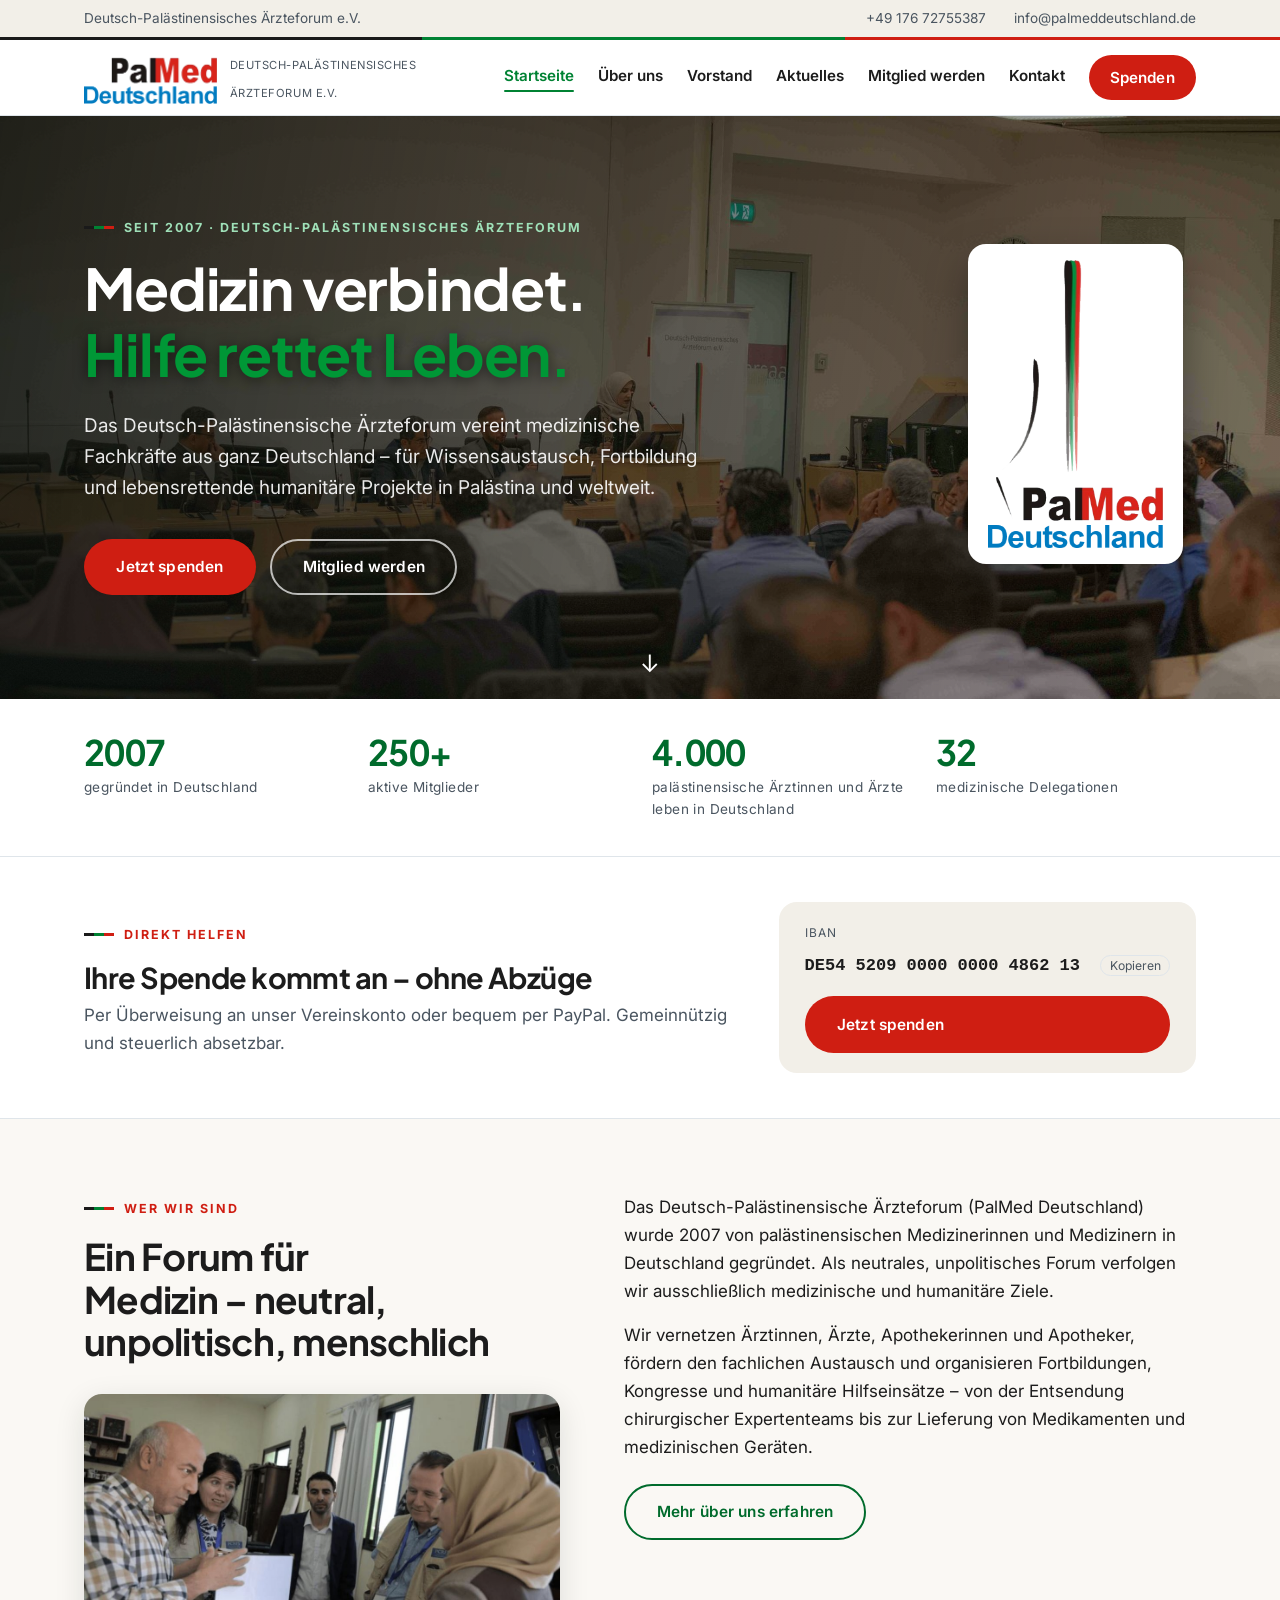
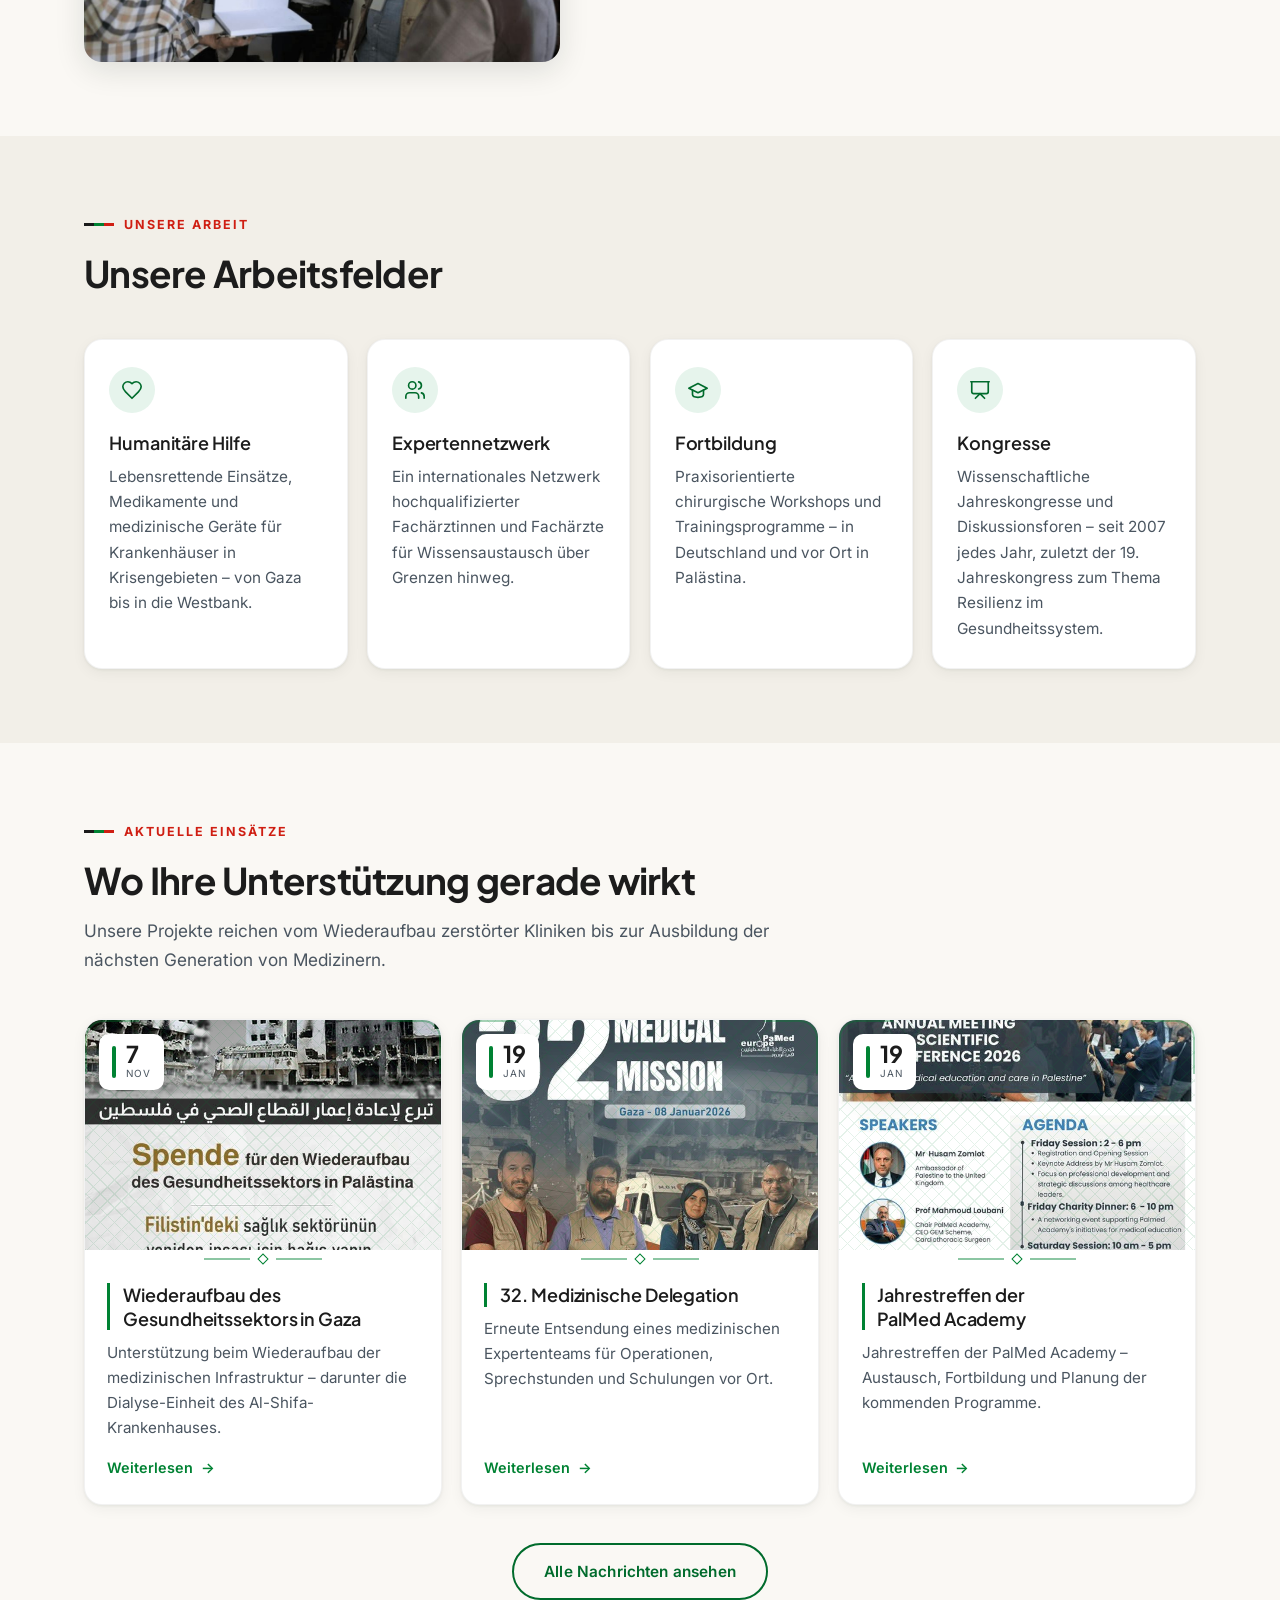
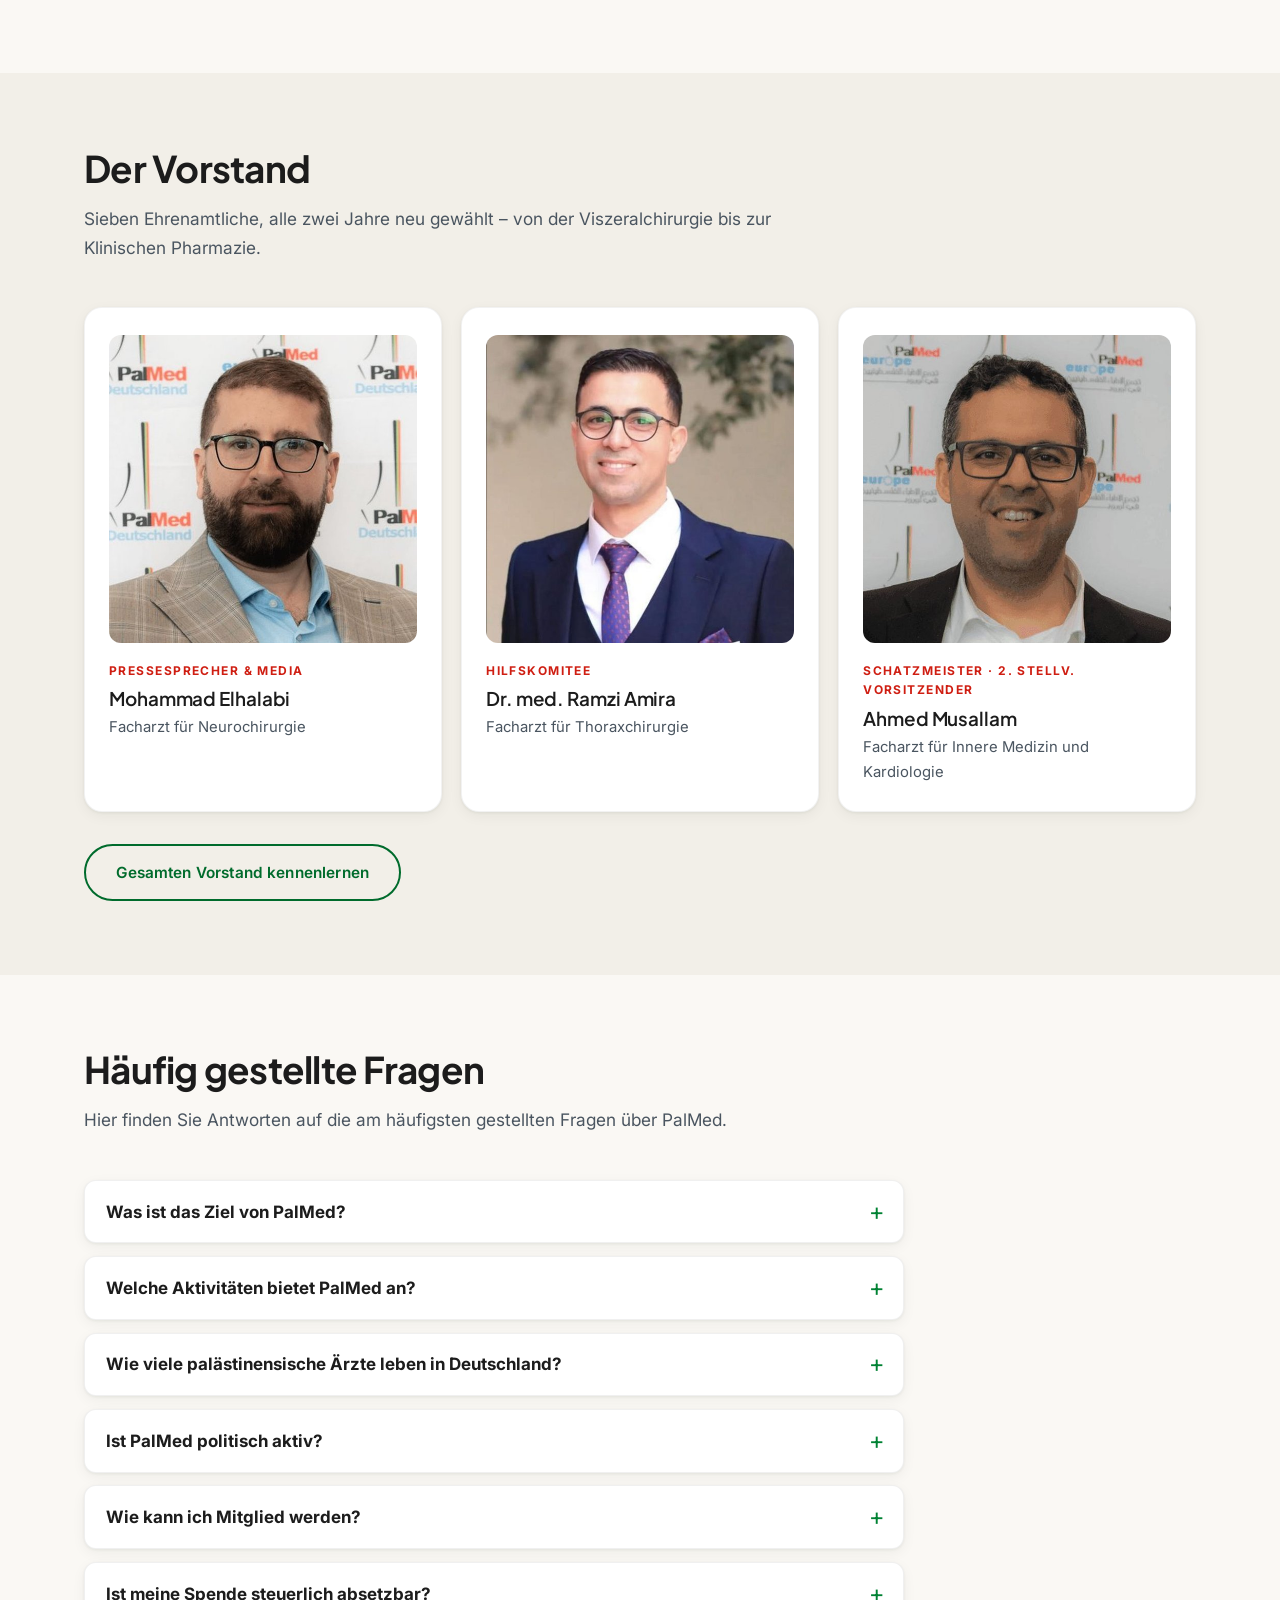
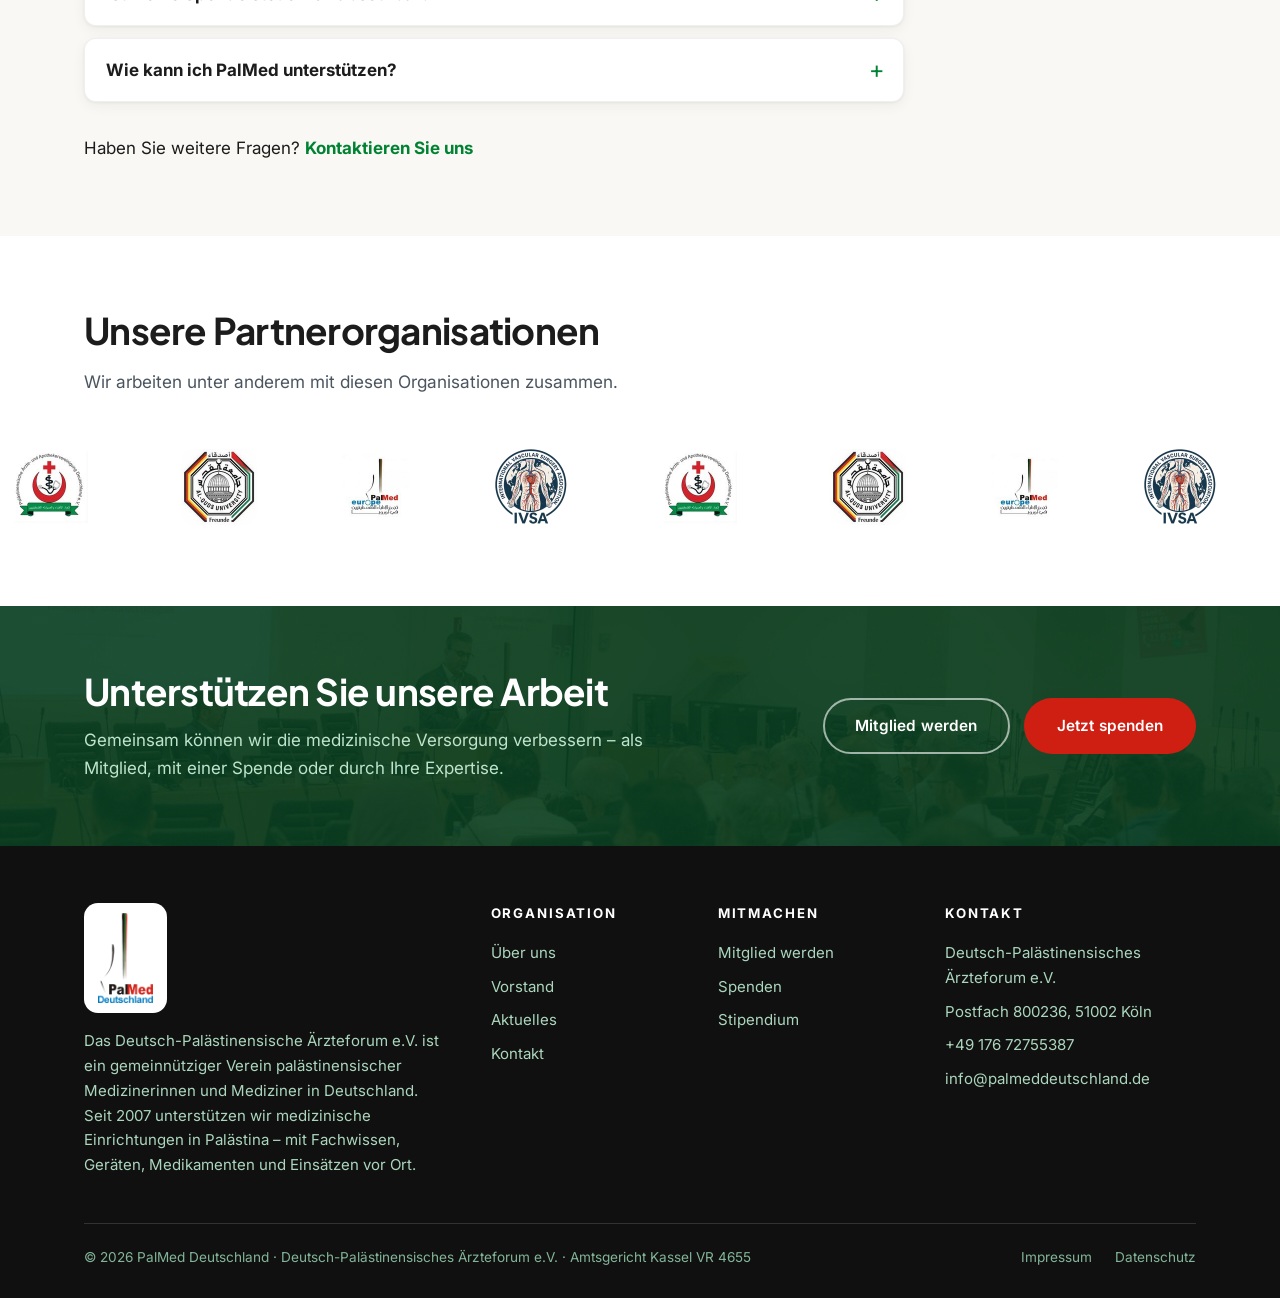
==== commit 6424d1d3: "Logo in Originalqualitaet aus der Vereins-Vorlage Quelle: Logo-PalMed-Transparent.pptx (590x951, tra" ====
--- a/index.html
+++ b/index.html
@@ -64,7 +64,7 @@
 <header class="site-header">
   <div class="wrap">
     <a class="brand" href="index.html">
-      <img src="logo-text.png" alt="PalMed Deutschland – Deutsch-Palästinensisches Ärzteforum e.V." class="brand-logo" width="142" height="65">
+      <img src="logo-text.png" alt="PalMed Deutschland – Deutsch-Palästinensisches Ärzteforum e.V." class="brand-logo" width="536" height="218">
       <span>
         <span class="brand-sub">Deutsch-Palästinensisches<br>Ärzteforum e.V.</span>
       </span>
@@ -95,7 +95,7 @@
         <a href="mitglied-werden.html" class="btn btn-light">Mitglied werden</a>
       </div>
     </div>
-    <img src="logo-hero.png" alt="PalMed Deutschland – Deutsch-Palästinensisches Ärzteforum e.V." class="hero-logo" width="473" height="760" fetchpriority="high">
+    <img src="logo-hero.png" alt="PalMed Deutschland – Deutsch-Palästinensisches Ärzteforum e.V." class="hero-logo" width="536" height="881" fetchpriority="high">
   </div>
   <a class="scroll-down" href="#zahlen" aria-label="Nach unten scrollen">&#8595;</a>
 </section>
@@ -340,7 +340,7 @@
     <div class="top">
       <div class="about">
         <a class="brand" href="index.html">
-          <img src="logo.png" alt="PalMed Deutschland" class="brand-logo brand-logo-footer" width="142" height="228" loading="lazy" decoding="async">
+          <img src="logo.png" alt="PalMed Deutschland" class="brand-logo brand-logo-footer" width="480" height="789" loading="lazy" decoding="async">
         </a>
         <p>Das Deutsch-Palästinensische Ärzteforum e.V. ist ein gemeinnütziger Verein palästinensischer Medizinerinnen und Mediziner in Deutschland. Seit 2007 unterstützen wir medizinische Einrichtungen in Palästina – mit Fachwissen, Geräten, Medikamenten und Einsätzen vor Ort.</p>
       </div>
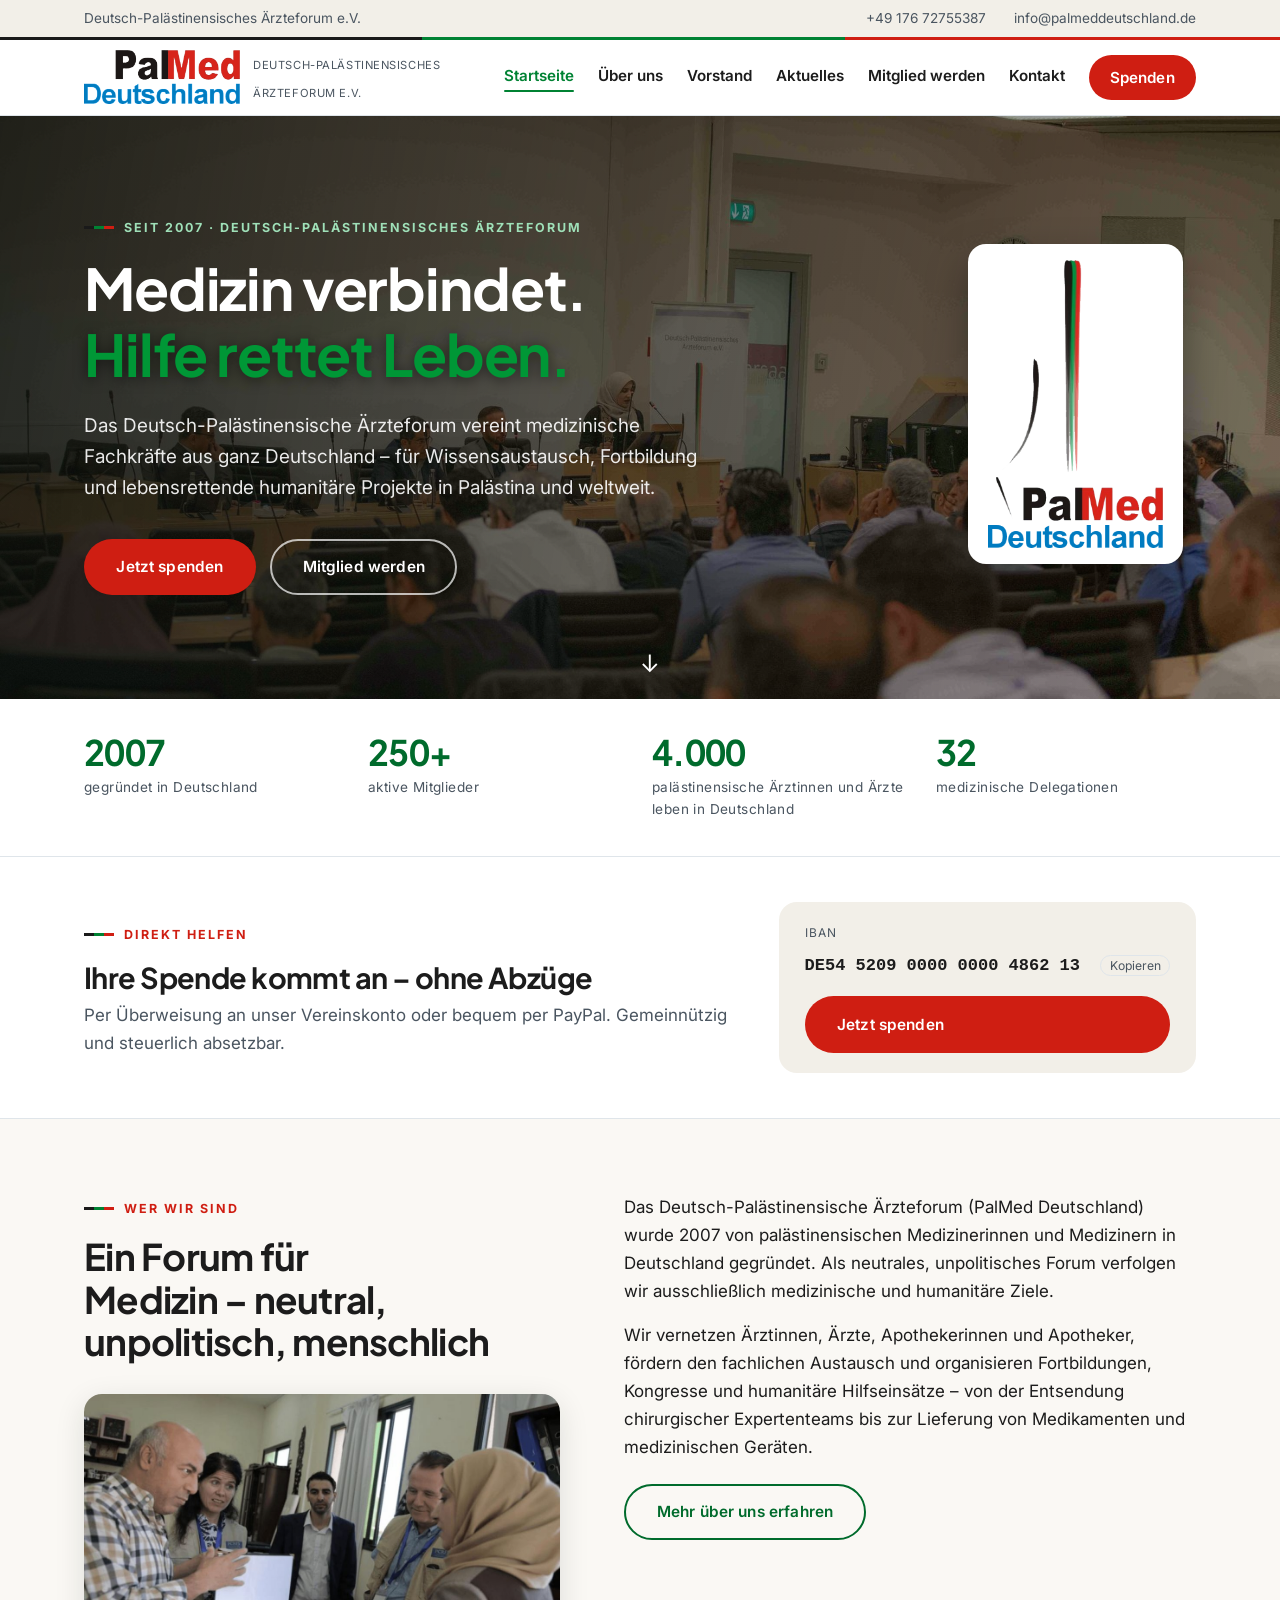
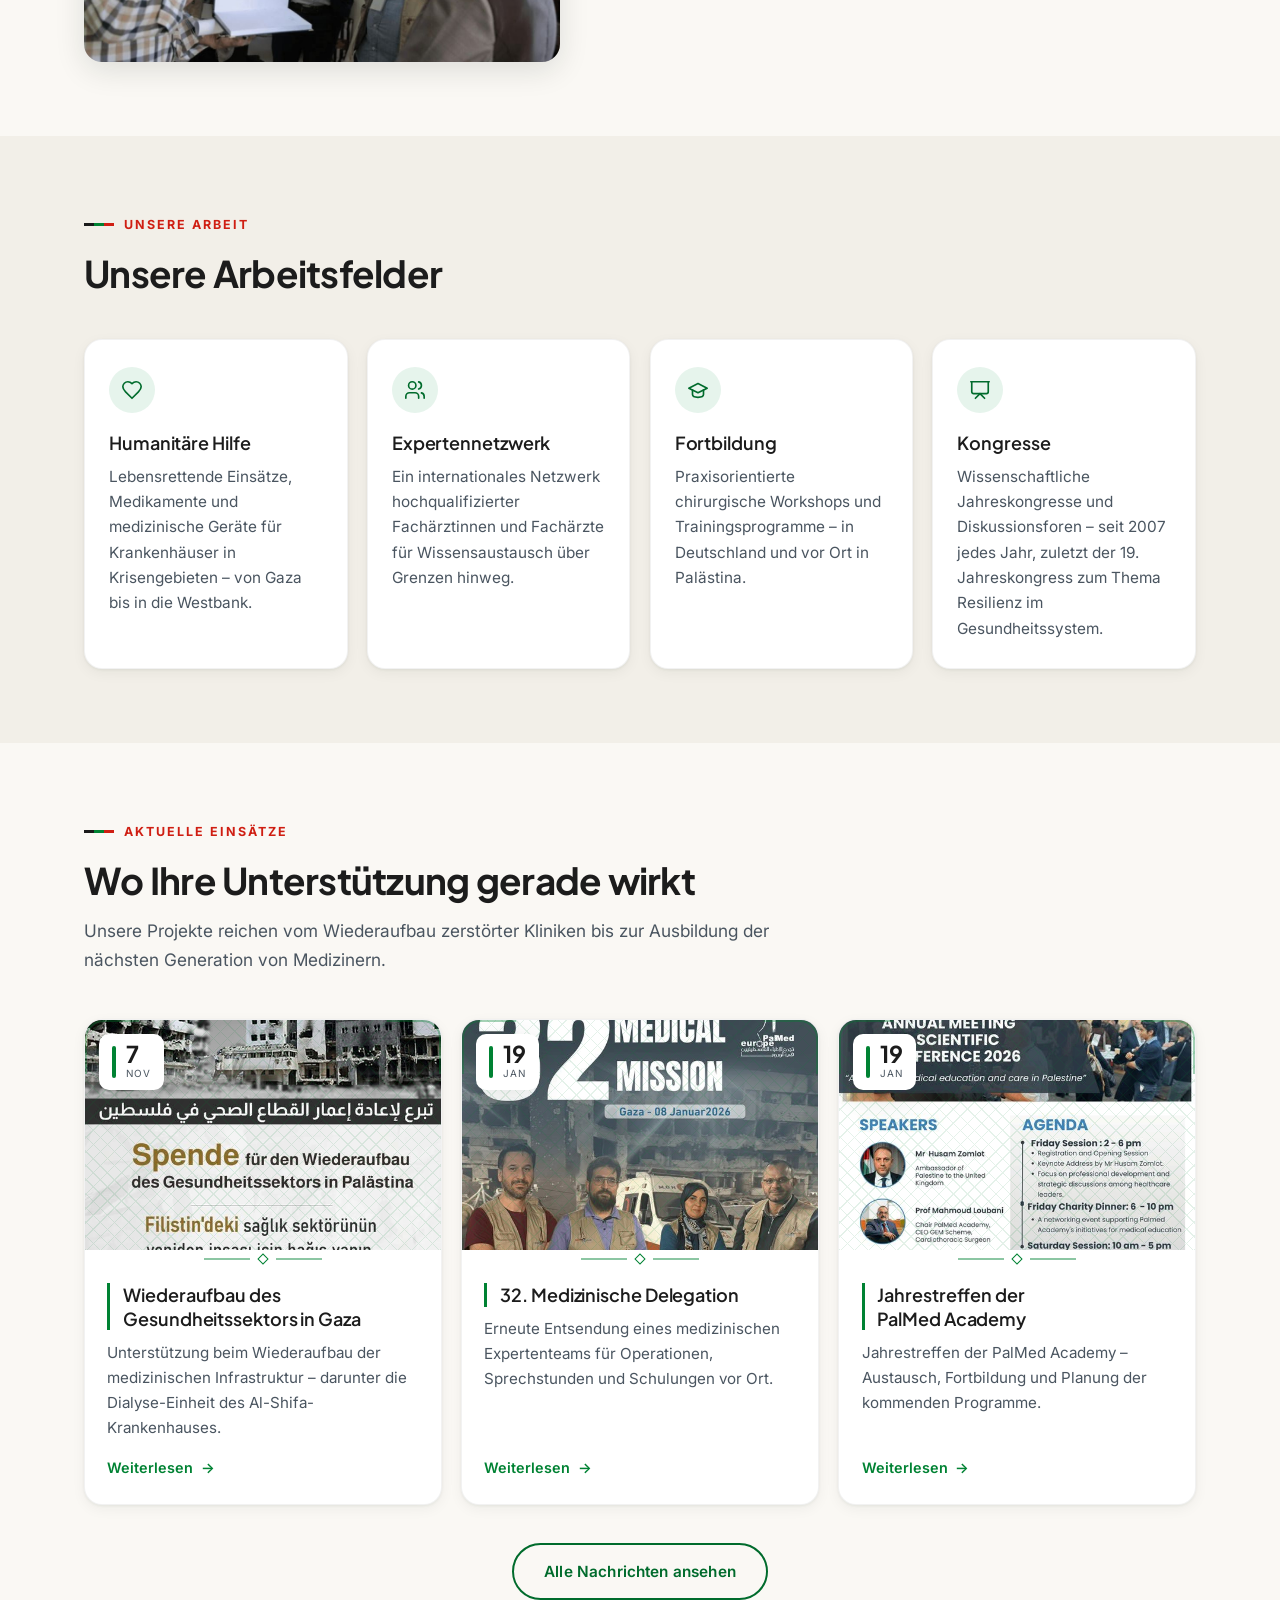
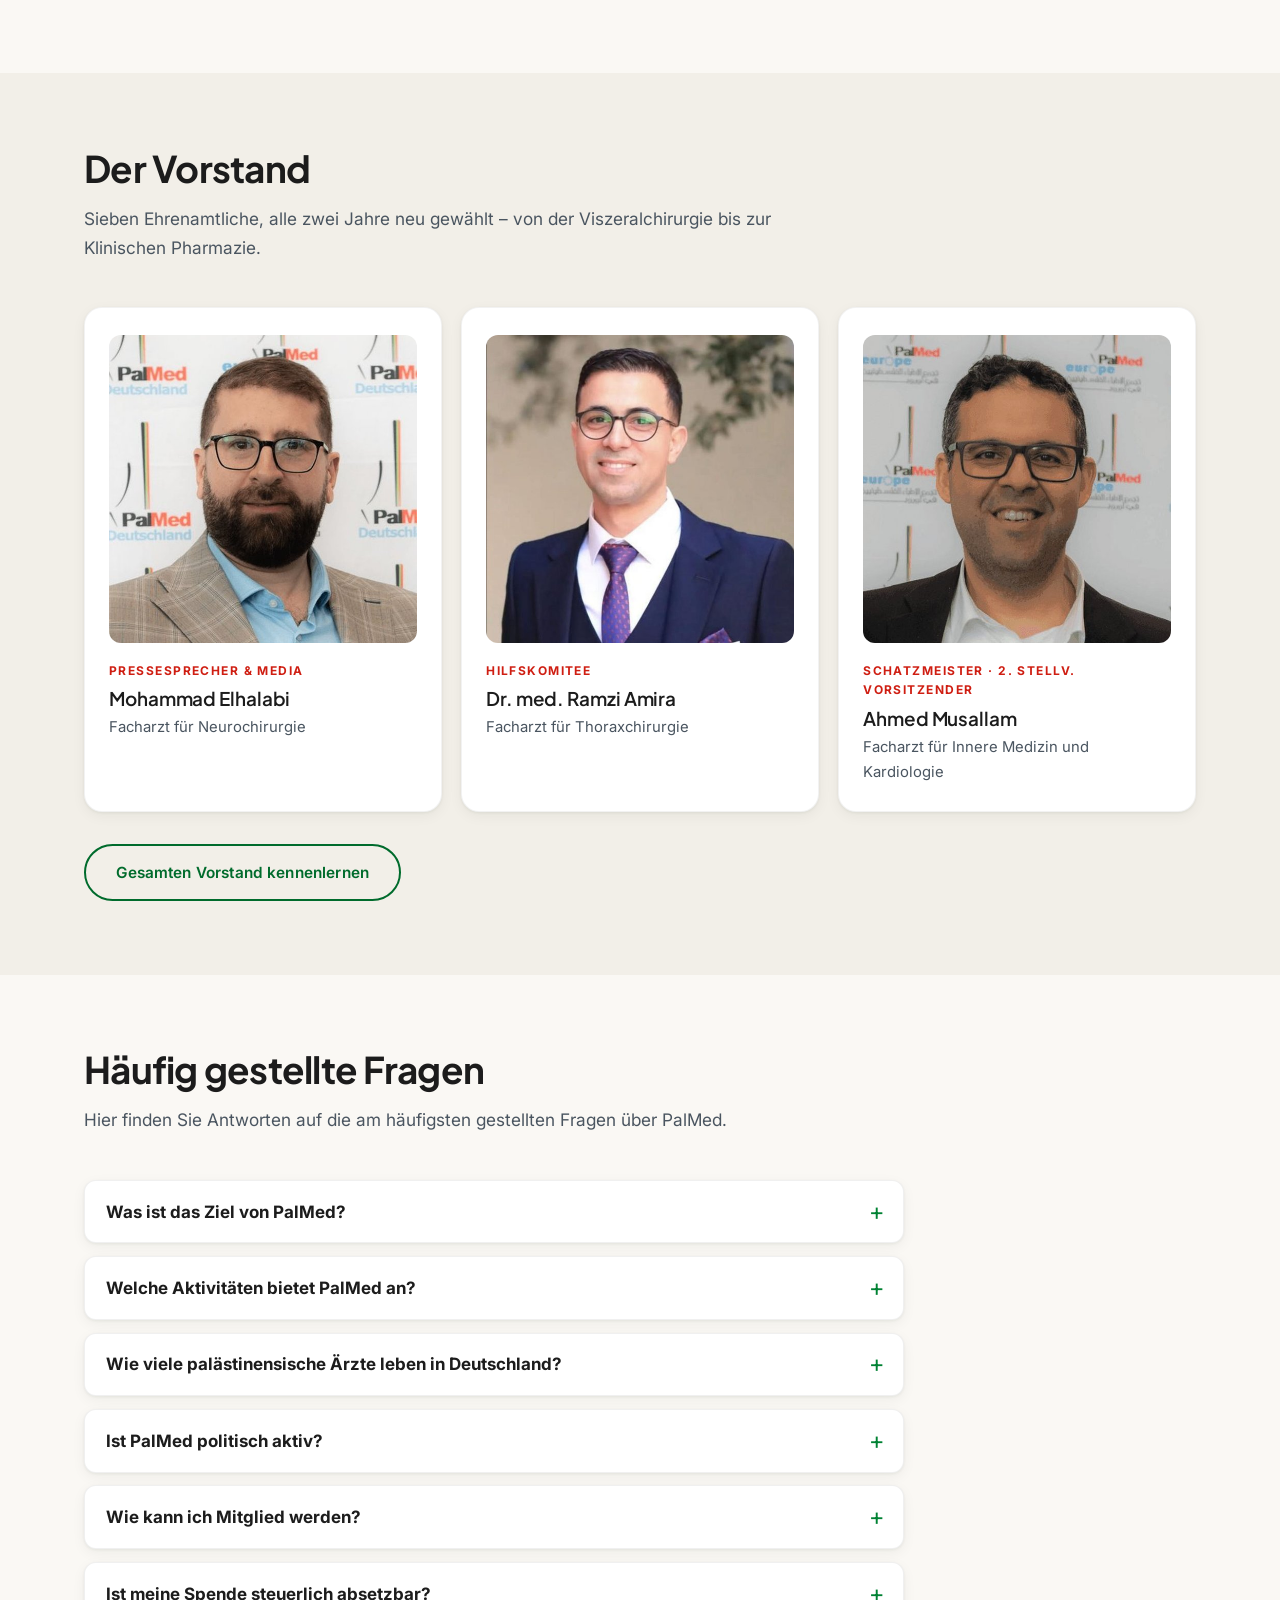
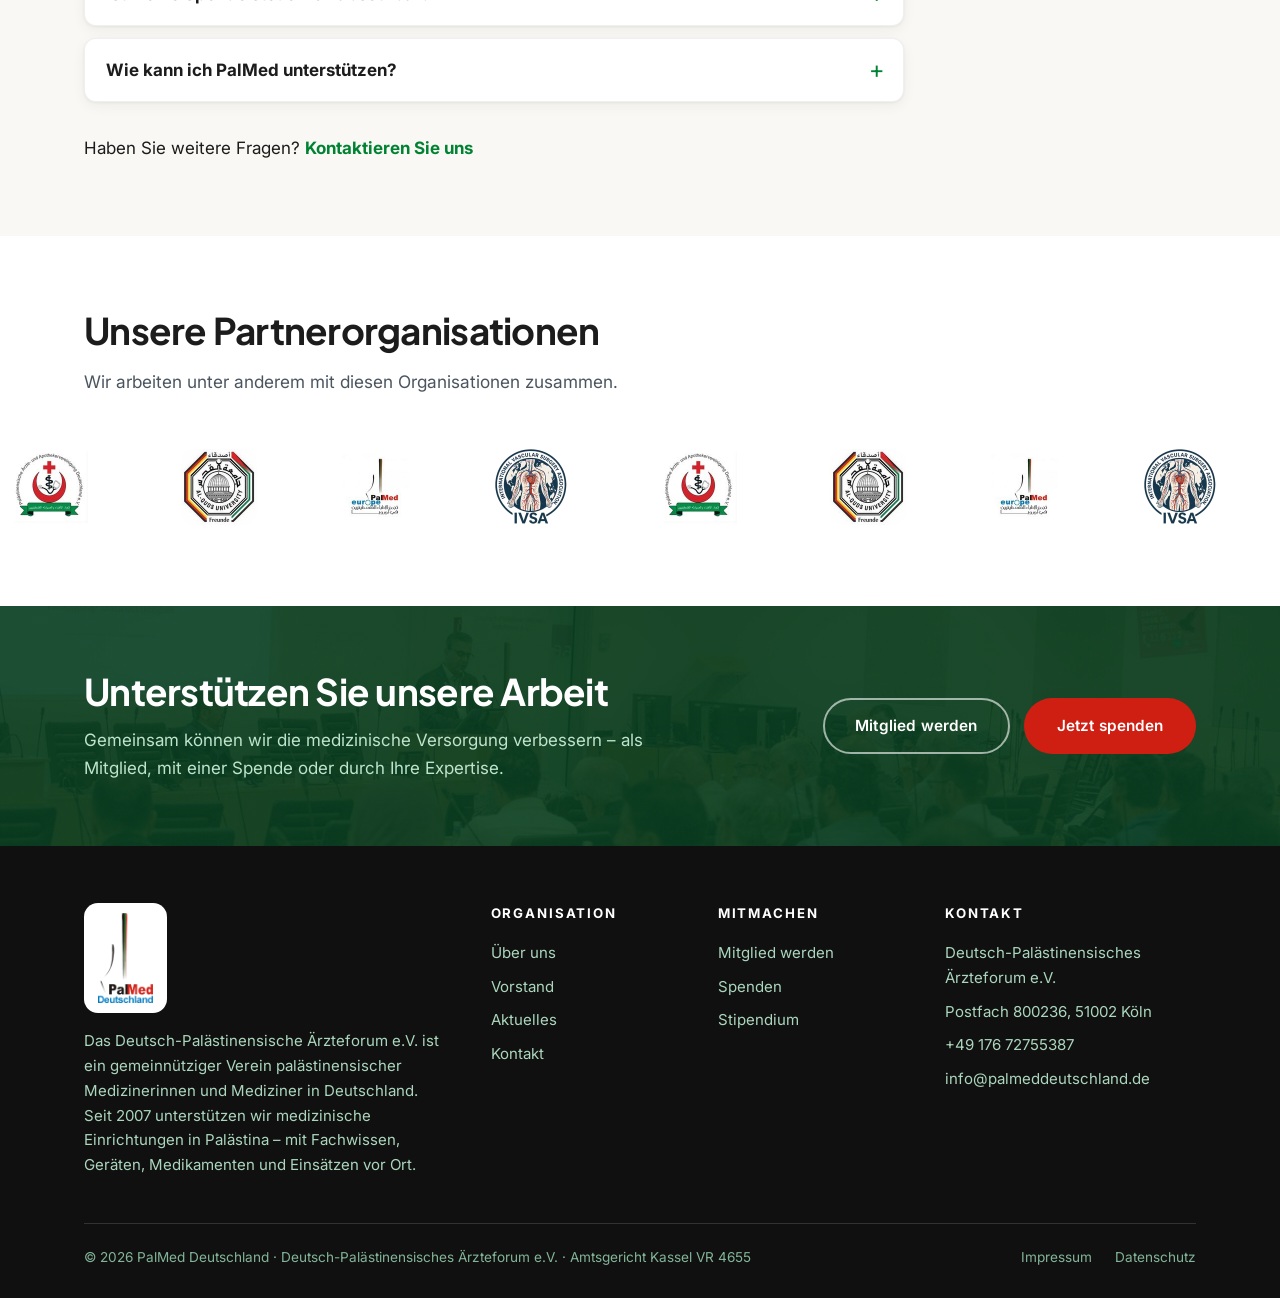
==== commit ef7a202a: "Einsatzfoto, schaerfere Wortmarke, Admin-Vorschau online - Ueber uns: Operationsfoto der Vereins-Del" ====
--- a/index.html
+++ b/index.html
@@ -9,9 +9,9 @@
 <link rel="preconnect" href="https://fonts.googleapis.com">
 <link rel="preconnect" href="https://fonts.gstatic.com" crossorigin>
 <link href="https://fonts.googleapis.com/css2?family=Inter:wght@400;500;600&family=Plus+Jakarta+Sans:wght@600;700;800&display=swap" rel="stylesheet">
-<link rel="icon" type="image/png" sizes="48x48" href="img/favicon-48.png">
-<link rel="icon" type="image/png" sizes="192x192" href="img/favicon-192.png">
-<link rel="apple-touch-icon" href="img/apple-touch-icon.png">
+<link rel="icon" type="image/png" sizes="48x48" href="img/favicon-48.png?v=3">
+<link rel="icon" type="image/png" sizes="192x192" href="img/favicon-192.png?v=3">
+<link rel="apple-touch-icon" href="img/apple-touch-icon.png?v=3">
 <meta name="theme-color" content="#008233">
 <link rel="canonical" href="https://www.palmeddeutschland.de/">
 <meta property="og:type" content="website">
@@ -64,7 +64,7 @@
 <header class="site-header">
   <div class="wrap">
     <a class="brand" href="index.html">
-      <img src="logo-text.png" alt="PalMed Deutschland – Deutsch-Palästinensisches Ärzteforum e.V." class="brand-logo" width="536" height="218">
+      <img src="logo-text.png?v=3" alt="PalMed Deutschland – Deutsch-Palästinensisches Ärzteforum e.V." class="brand-logo" width="1072" height="370">
       <span>
         <span class="brand-sub">Deutsch-Palästinensisches<br>Ärzteforum e.V.</span>
       </span>
@@ -95,7 +95,7 @@
         <a href="mitglied-werden.html" class="btn btn-light">Mitglied werden</a>
       </div>
     </div>
-    <img src="logo-hero.png" alt="PalMed Deutschland – Deutsch-Palästinensisches Ärzteforum e.V." class="hero-logo" width="536" height="881" fetchpriority="high">
+    <img src="logo-hero.png?v=3" alt="PalMed Deutschland – Deutsch-Palästinensisches Ärzteforum e.V." class="hero-logo" width="536" height="881" fetchpriority="high">
   </div>
   <a class="scroll-down" href="#zahlen" aria-label="Nach unten scrollen">&#8595;</a>
 </section>
@@ -340,7 +340,7 @@
     <div class="top">
       <div class="about">
         <a class="brand" href="index.html">
-          <img src="logo.png" alt="PalMed Deutschland" class="brand-logo brand-logo-footer" width="480" height="789" loading="lazy" decoding="async">
+          <img src="logo.png?v=3" alt="PalMed Deutschland" class="brand-logo brand-logo-footer" width="480" height="789" loading="lazy" decoding="async">
         </a>
         <p>Das Deutsch-Palästinensische Ärzteforum e.V. ist ein gemeinnütziger Verein palästinensischer Medizinerinnen und Mediziner in Deutschland. Seit 2007 unterstützen wir medizinische Einrichtungen in Palästina – mit Fachwissen, Geräten, Medikamenten und Einsätzen vor Ort.</p>
       </div>
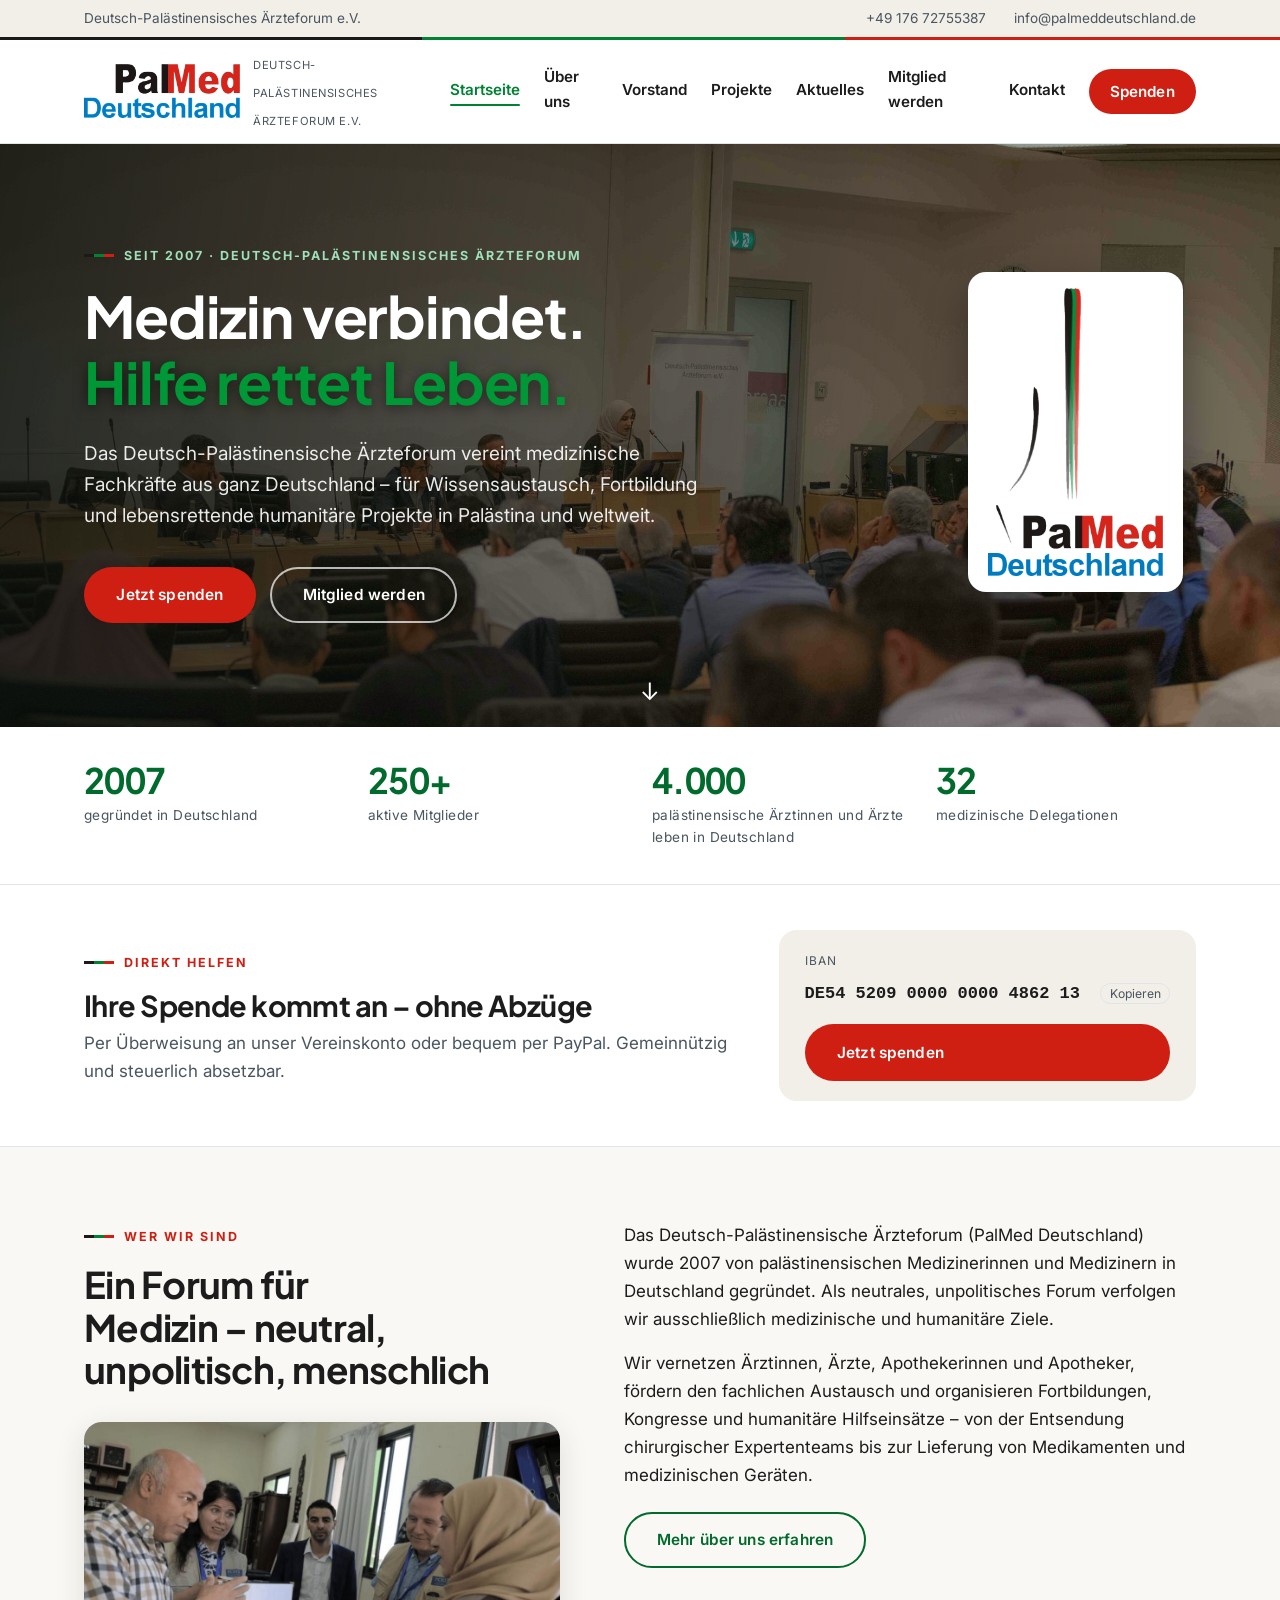
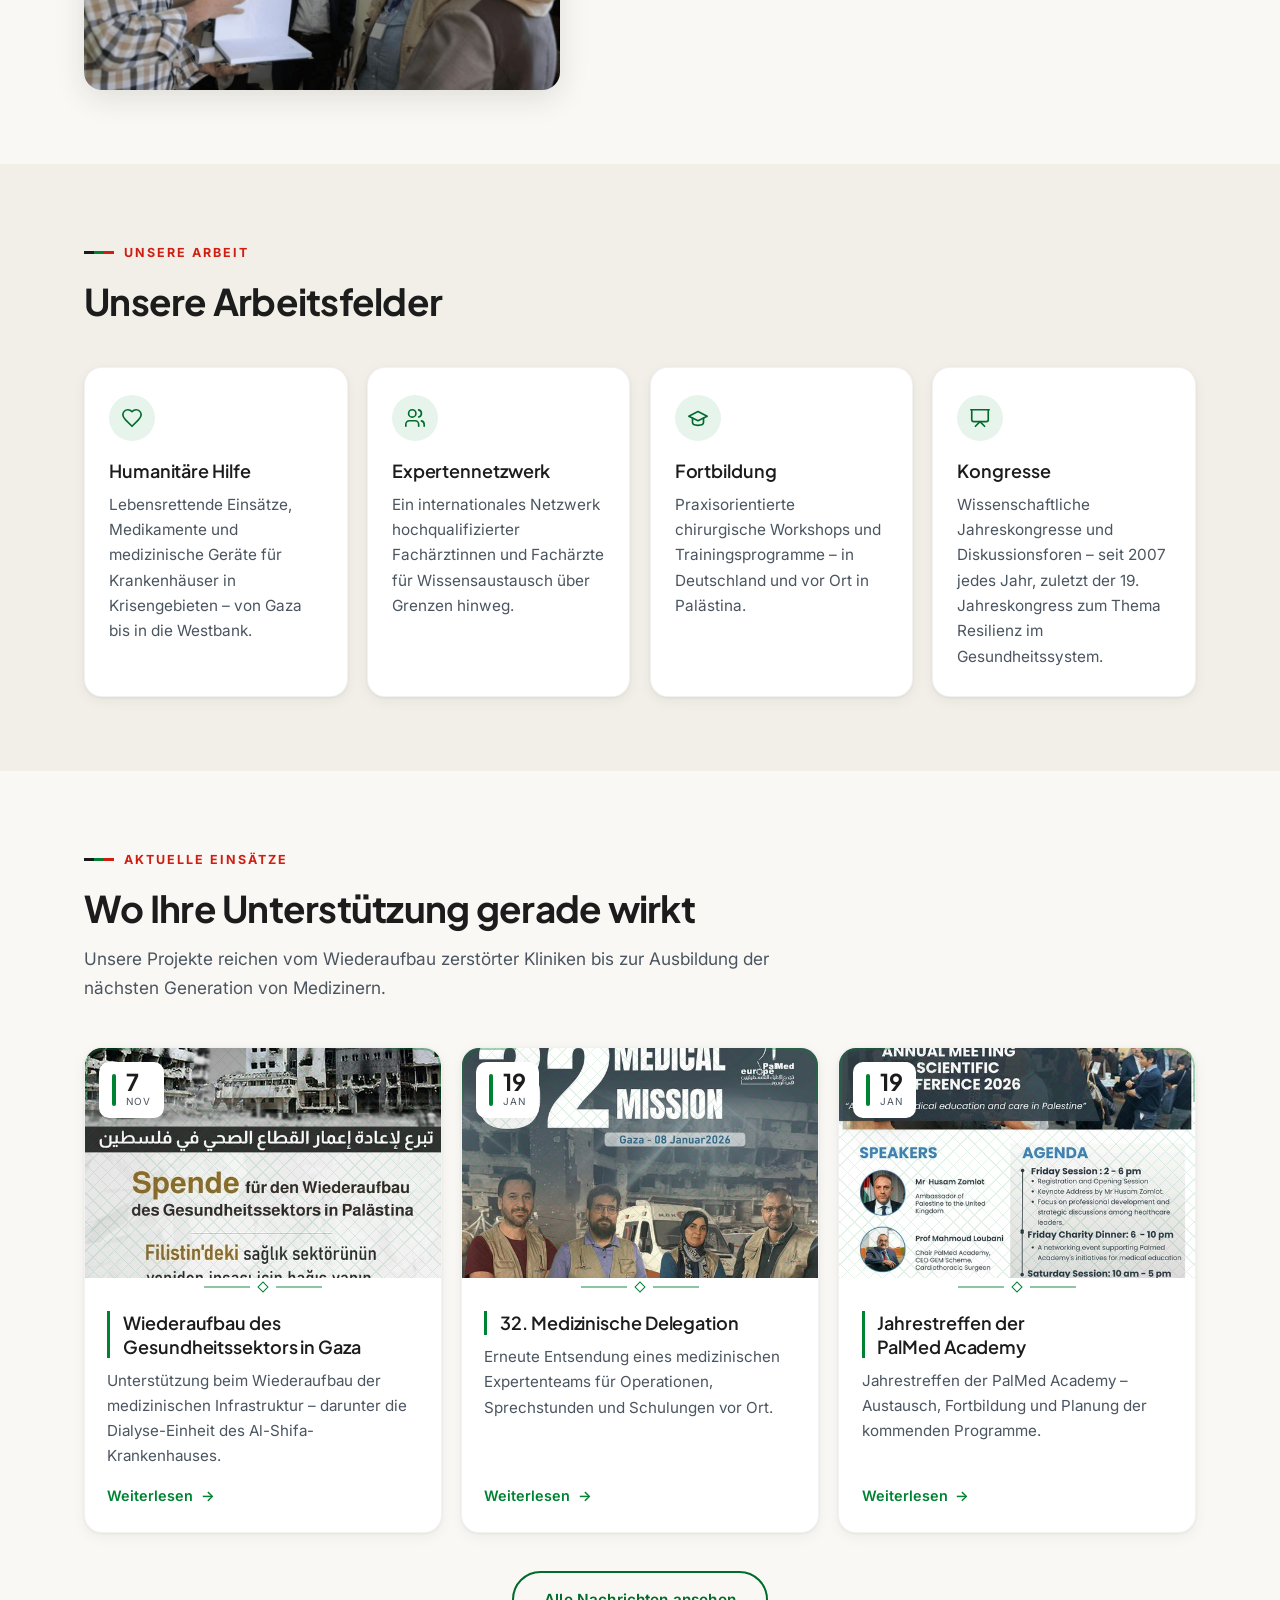
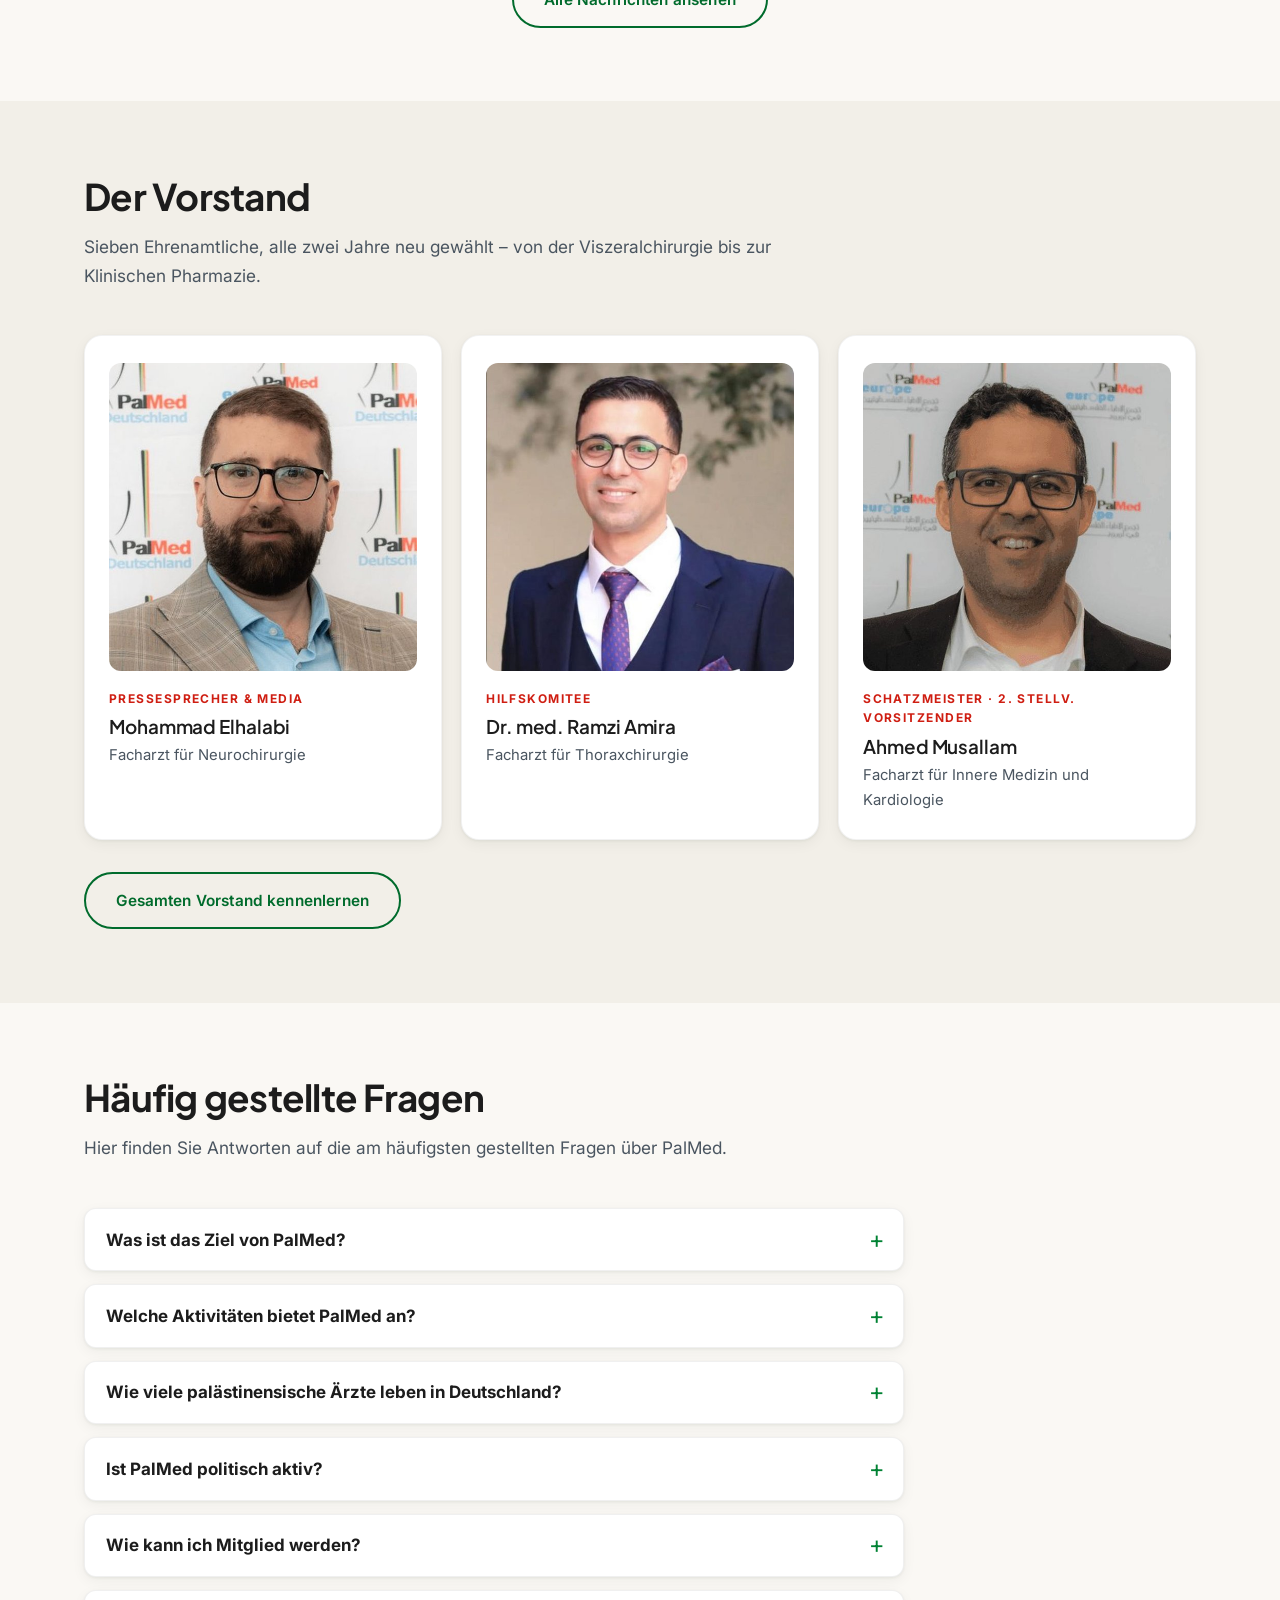
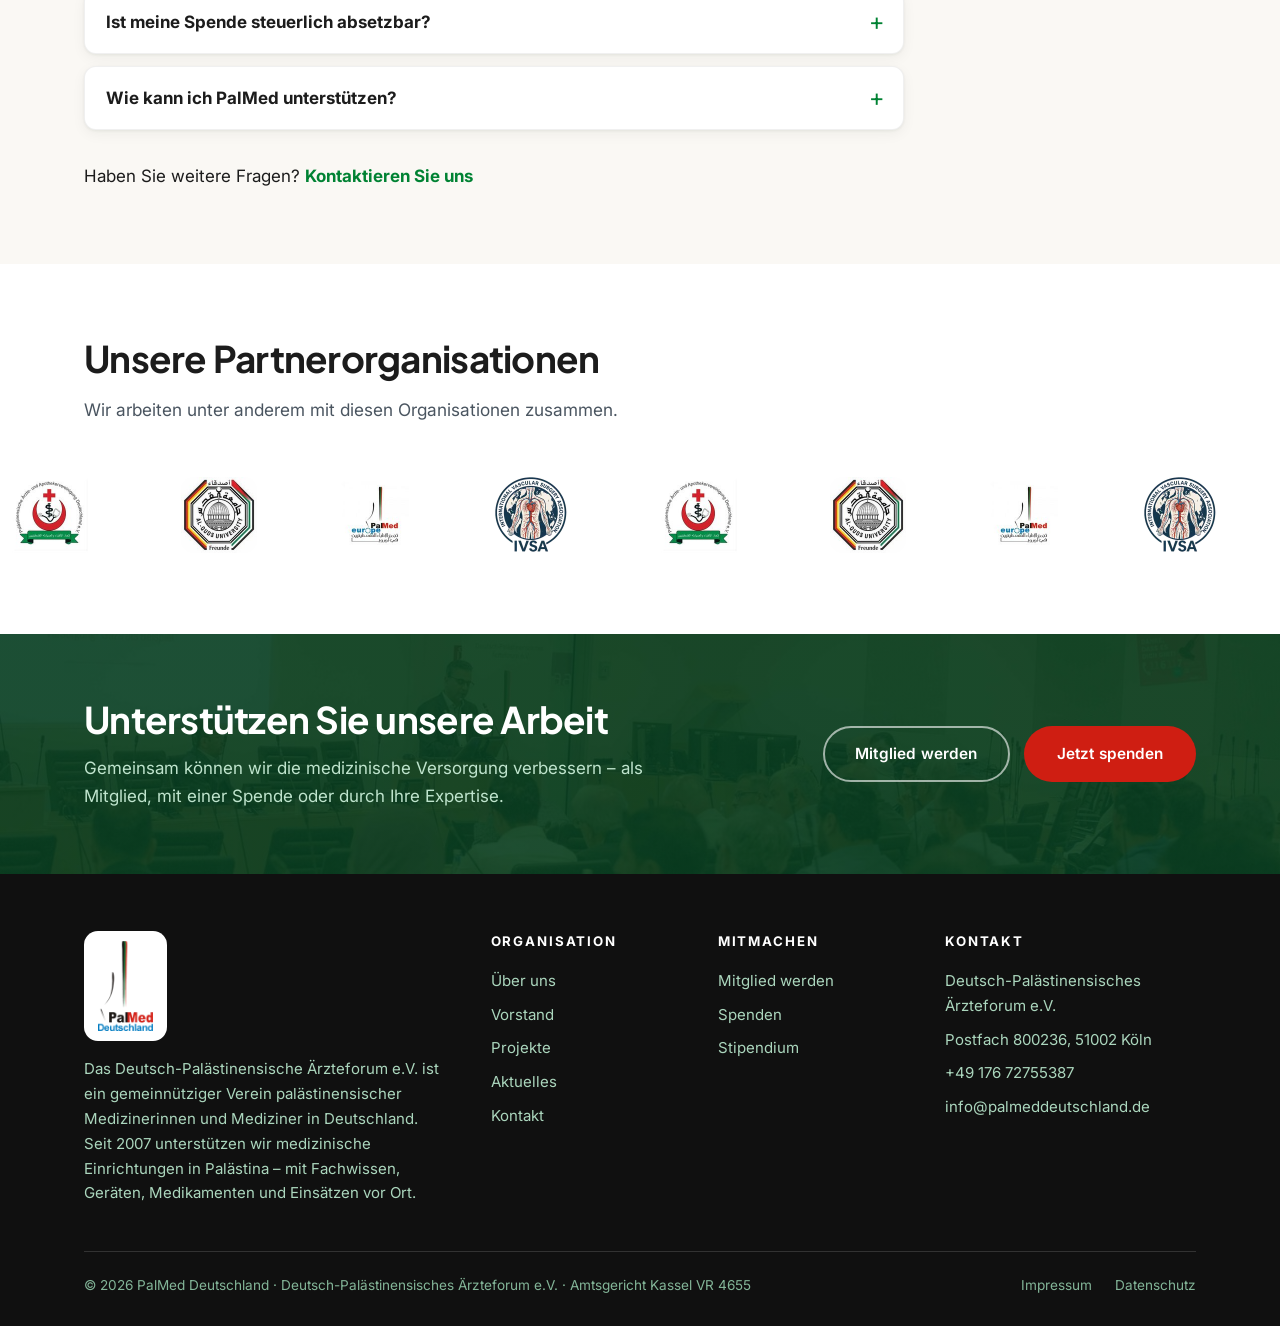
==== commit c673db09: "Projektseite + Admin 2.0 mit Plus-Knoepfen und Eingabemasken - Neue Seite projekte.html: 5 Projekte " ====
--- a/index.html
+++ b/index.html
@@ -74,6 +74,7 @@
       <a href="index.html" class="active" aria-current="page">Startseite</a>
       <a href="ueber-uns.html">Über uns</a>
       <a href="vorstand.html">Vorstand</a>
+      <a href="projekte.html">Projekte</a>
       <a href="aktuelles.html">Aktuelles</a>
       <a href="mitglied-werden.html">Mitglied werden</a>
       <a href="kontakt.html">Kontakt</a>
@@ -349,6 +350,7 @@
         <ul>
           <li><a href="ueber-uns.html">Über uns</a></li>
           <li><a href="vorstand.html">Vorstand</a></li>
+          <li><a href="projekte.html">Projekte</a></li>
           <li><a href="aktuelles.html">Aktuelles</a></li>
           <li><a href="kontakt.html">Kontakt</a></li>
         </ul>
--- a/css/style.css
+++ b/css/style.css
@@ -730,6 +730,31 @@
 .news-card .more::after { content: "\2192"; transition: transform 0.3s; }
 .news-card:hover .more::after { transform: translateX(5px); }
 
+/* ---------- Projekte ---------- */
+
+.status-pill {
+  position: absolute;
+  top: 14px;
+  left: 14px;
+  z-index: 2;
+  font-size: 0.72rem;
+  font-weight: 700;
+  letter-spacing: 0.08em;
+  text-transform: uppercase;
+  padding: 6px 13px;
+  border-radius: 999px;
+  background: var(--green-mid);
+  color: #ffffff;
+  box-shadow: var(--shadow-md);
+}
+.status-pill.fertig { background: #5c6660; }
+
+.projekt-card .meta {
+  color: var(--ink-soft);
+  font-size: 0.85rem;
+  letter-spacing: 0.02em;
+}
+
 /* ---------- Animationen ---------- */
 
 @keyframes fade-up {
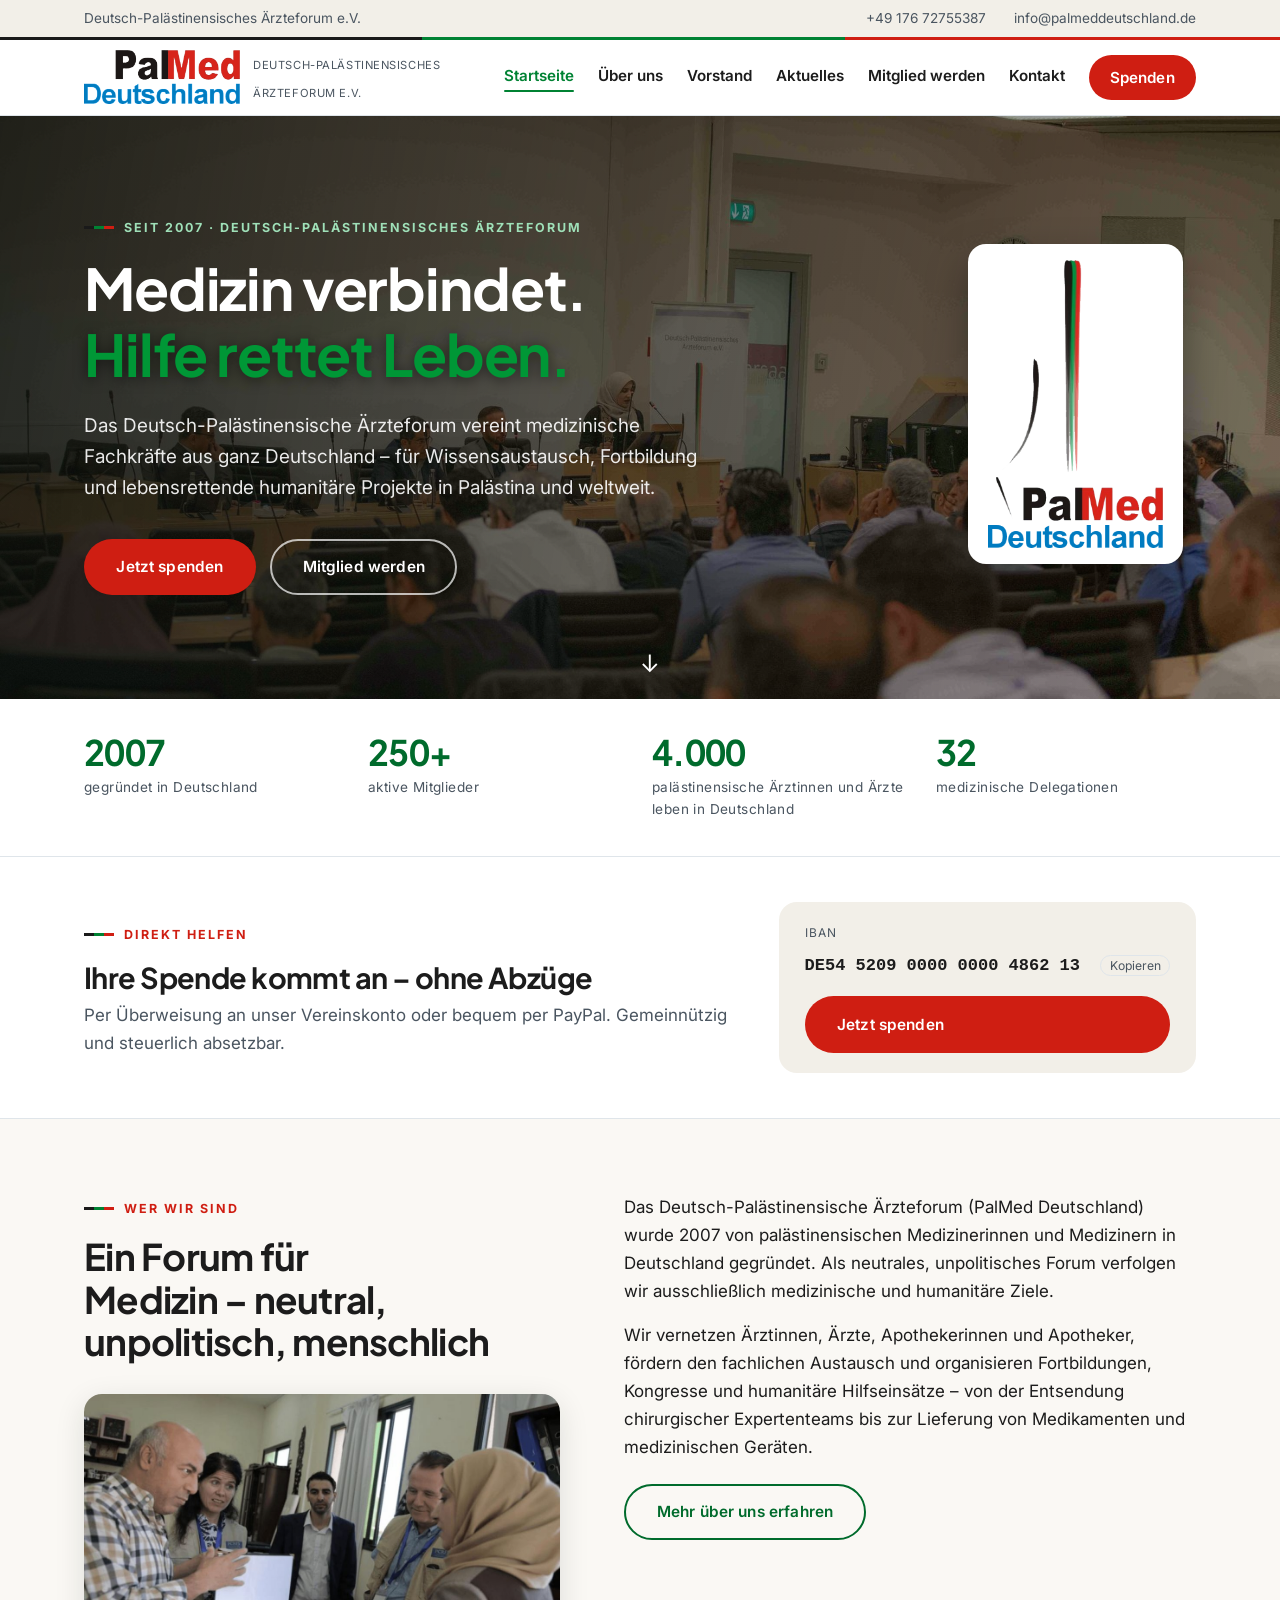
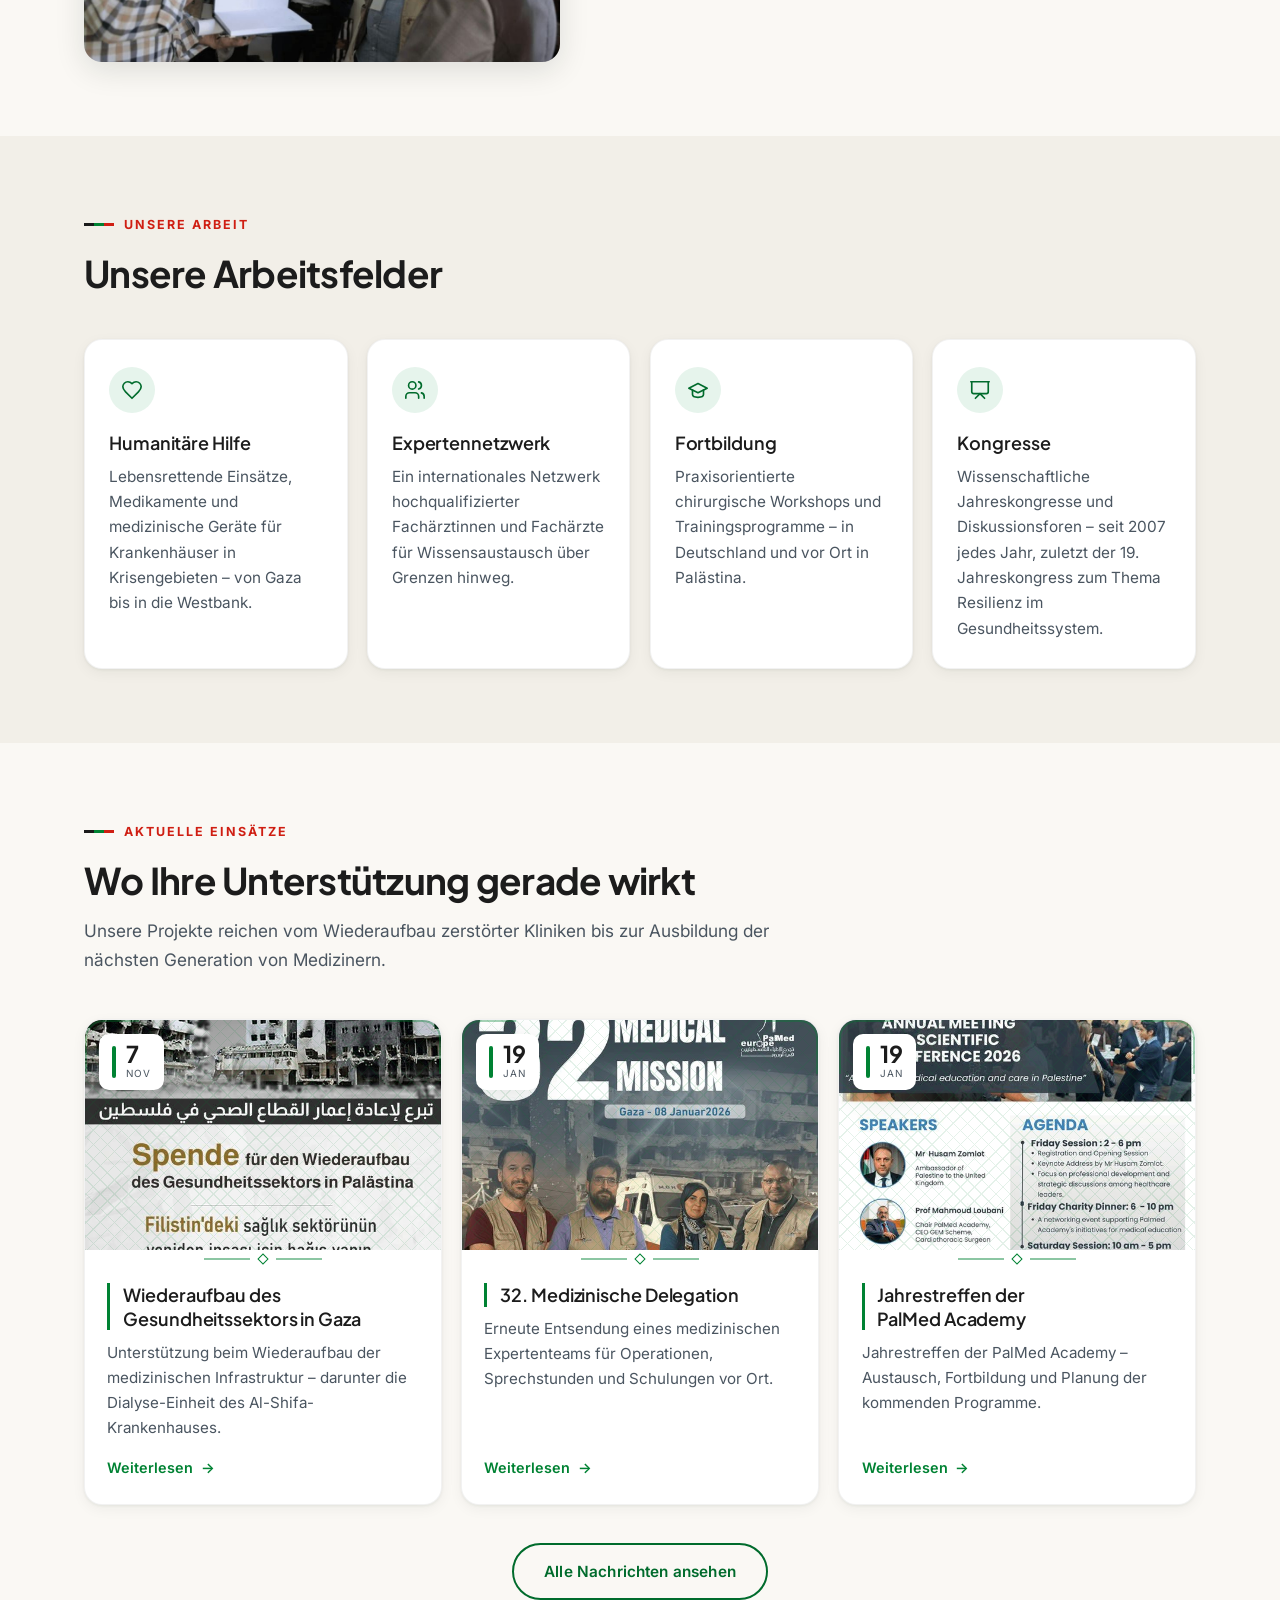
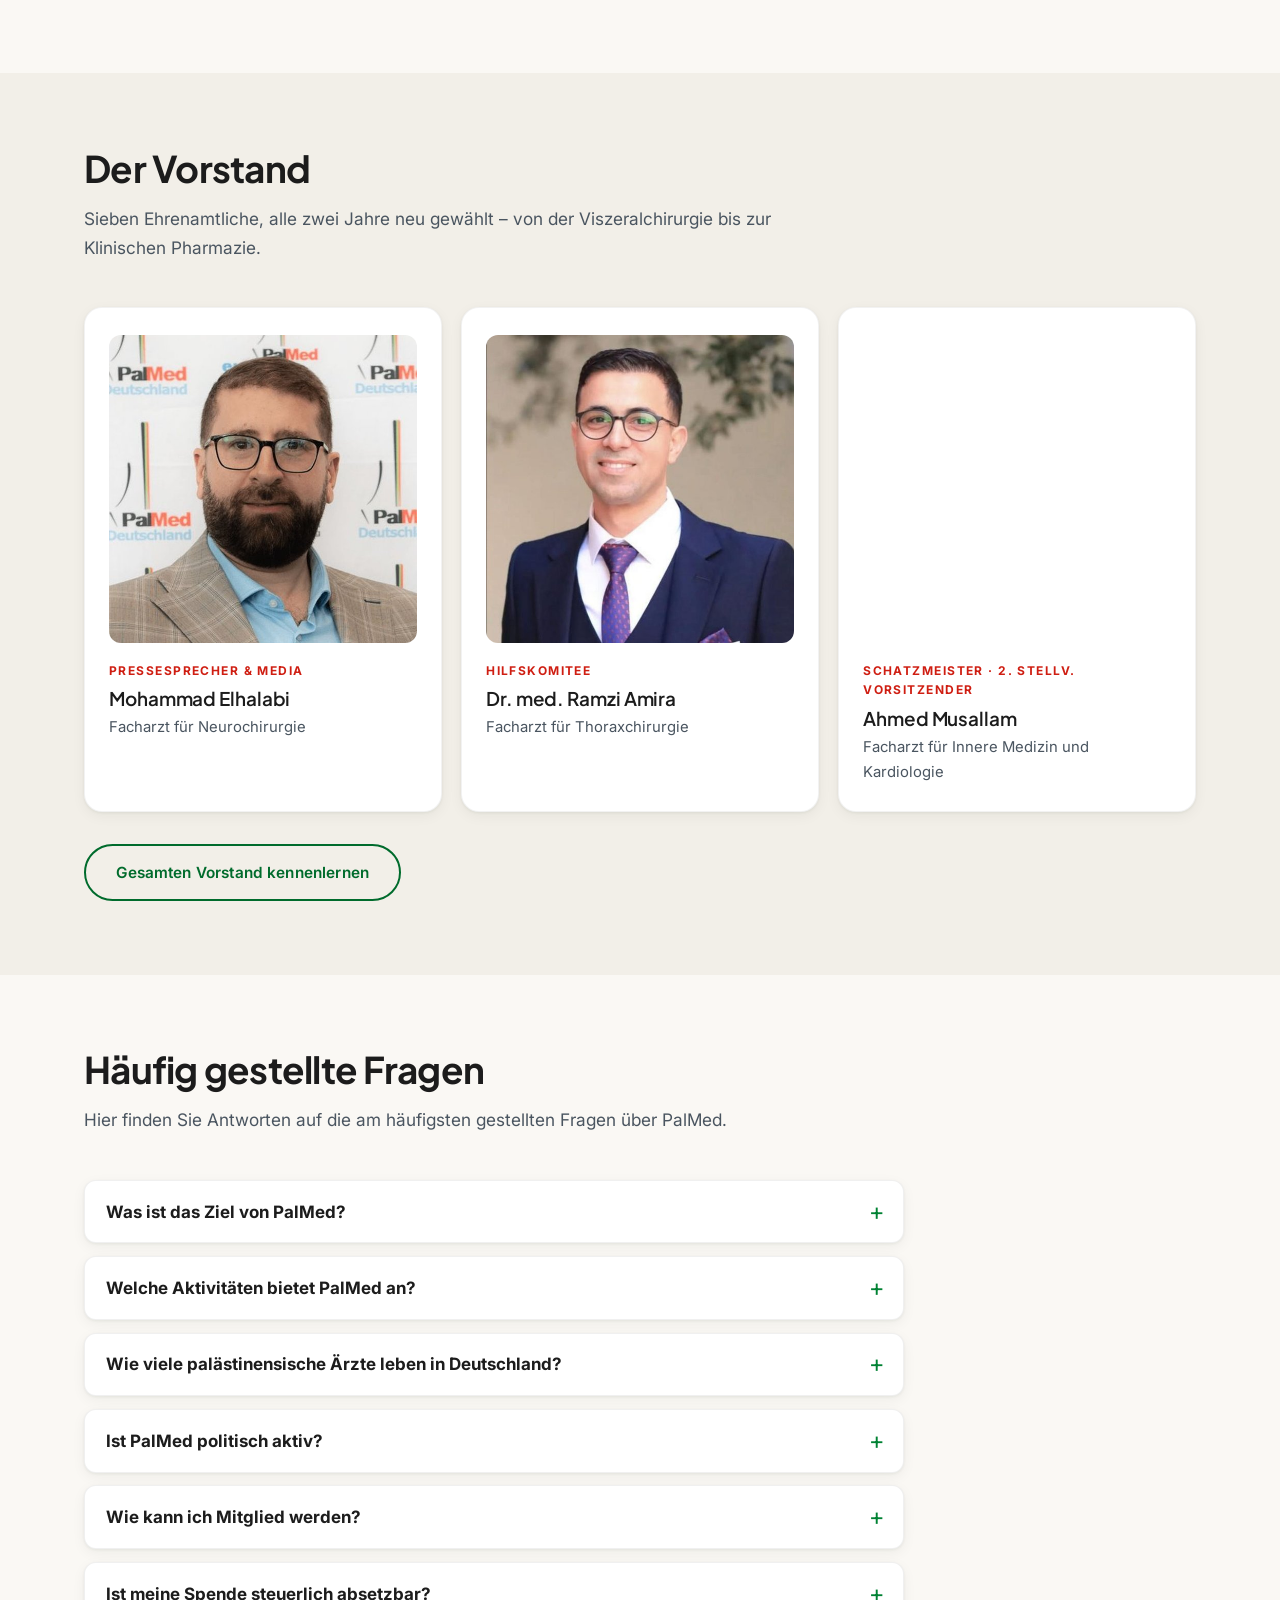
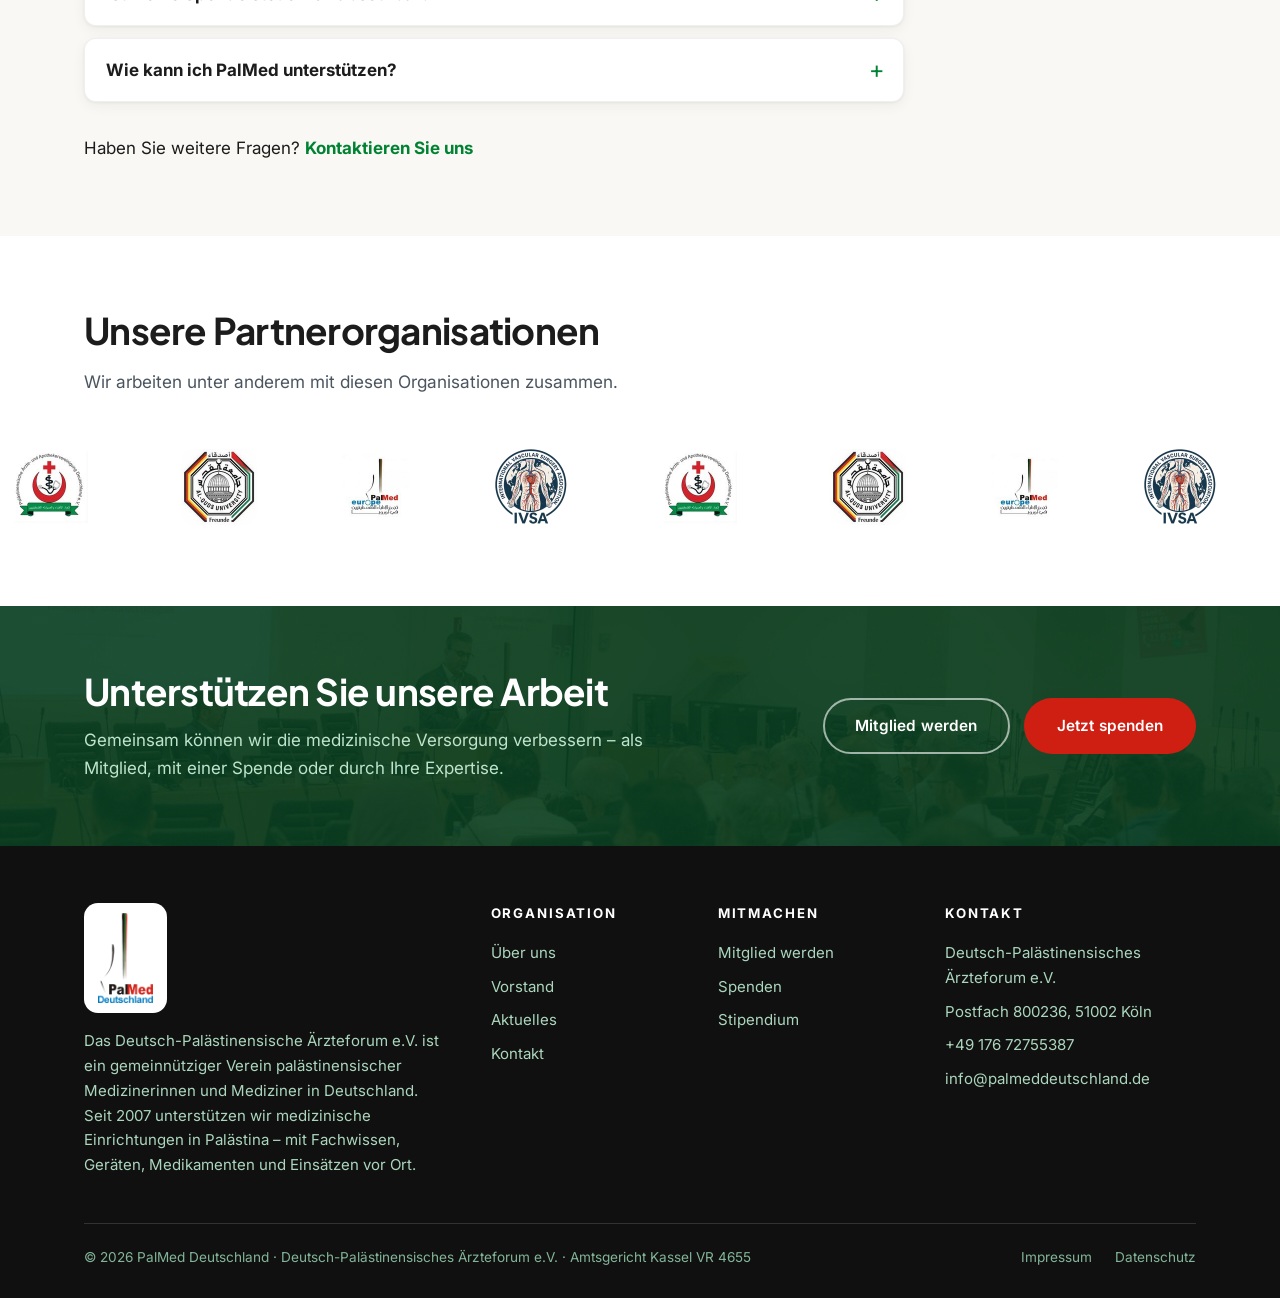
==== commit ae25b914: "Projektseite nur noch fuer angemeldete Mitglieder - projekte.html: Anmelde-Sperre (Supabase-Session)" ====
--- a/index.html
+++ b/index.html
@@ -74,7 +74,6 @@
       <a href="index.html" class="active" aria-current="page">Startseite</a>
       <a href="ueber-uns.html">Über uns</a>
       <a href="vorstand.html">Vorstand</a>
-      <a href="projekte.html">Projekte</a>
       <a href="aktuelles.html">Aktuelles</a>
       <a href="mitglied-werden.html">Mitglied werden</a>
       <a href="kontakt.html">Kontakt</a>
@@ -350,7 +349,6 @@
         <ul>
           <li><a href="ueber-uns.html">Über uns</a></li>
           <li><a href="vorstand.html">Vorstand</a></li>
-          <li><a href="projekte.html">Projekte</a></li>
           <li><a href="aktuelles.html">Aktuelles</a></li>
           <li><a href="kontakt.html">Kontakt</a></li>
         </ul>
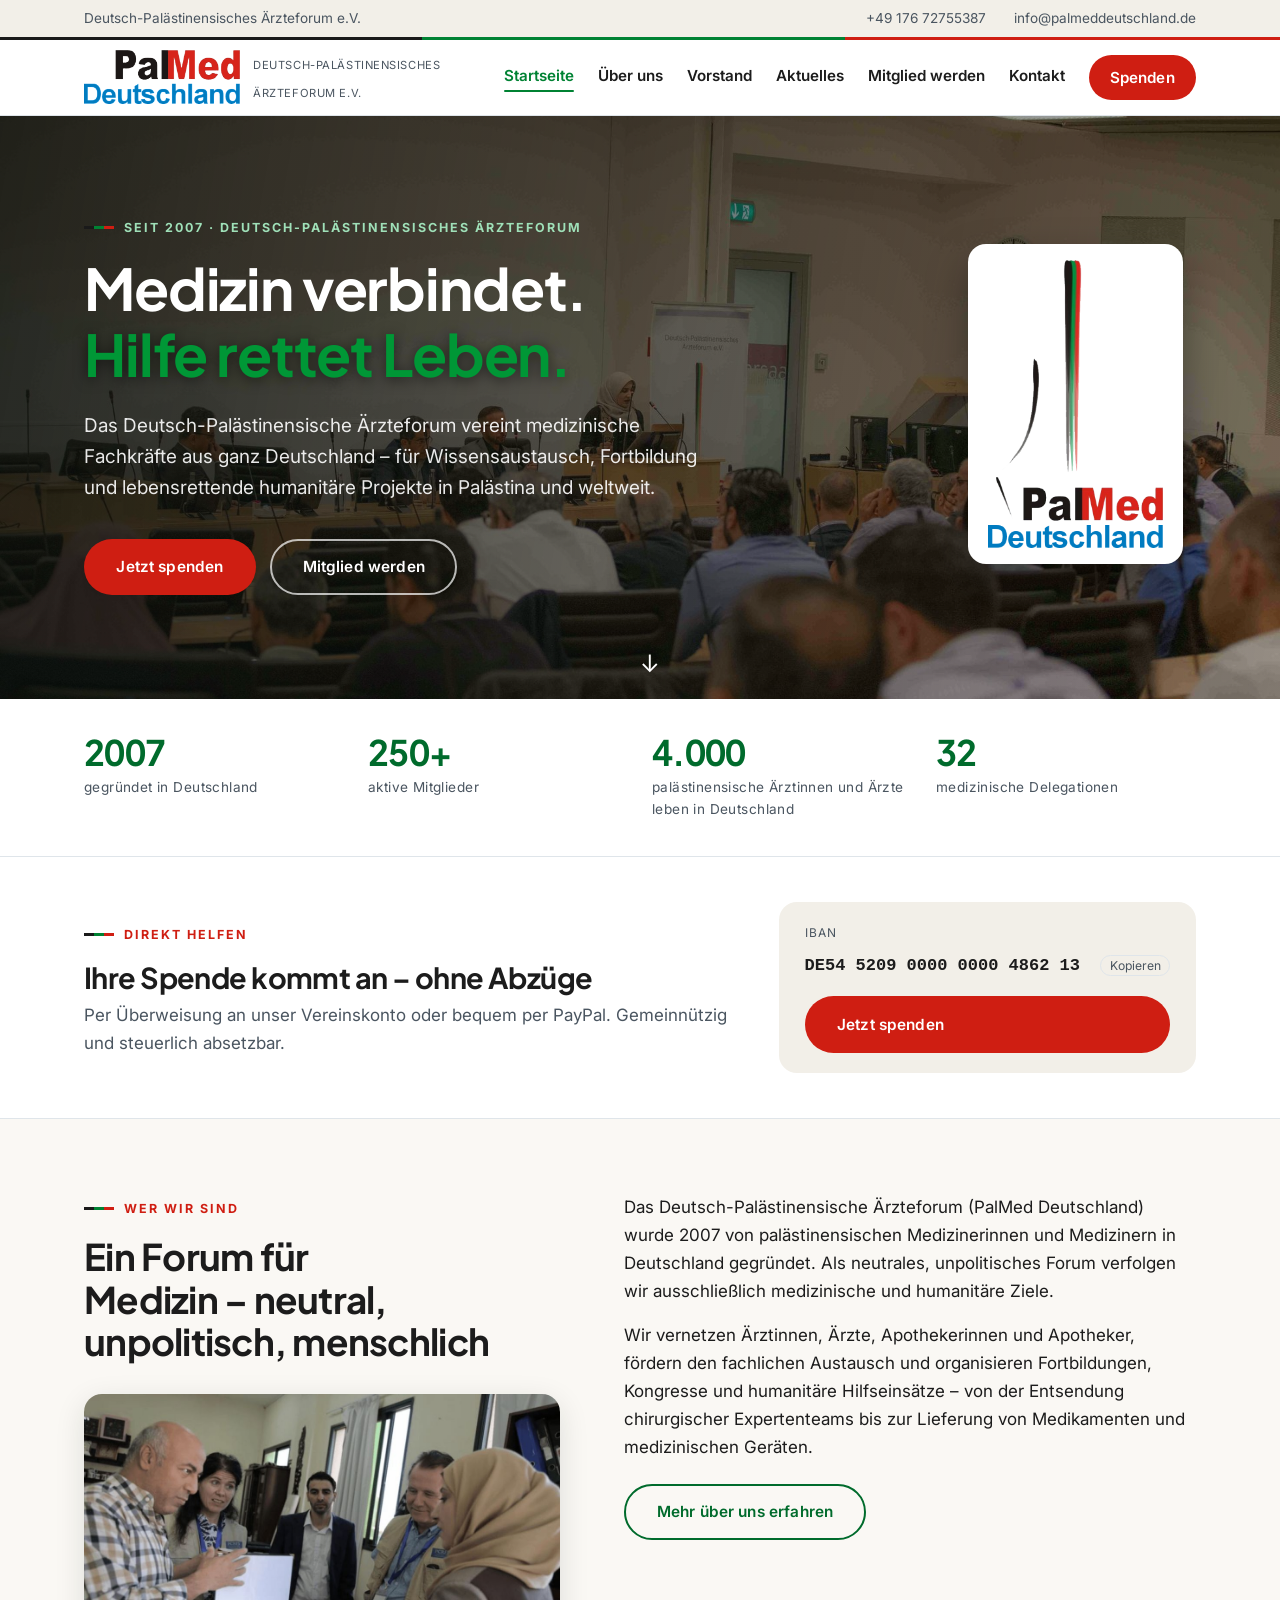
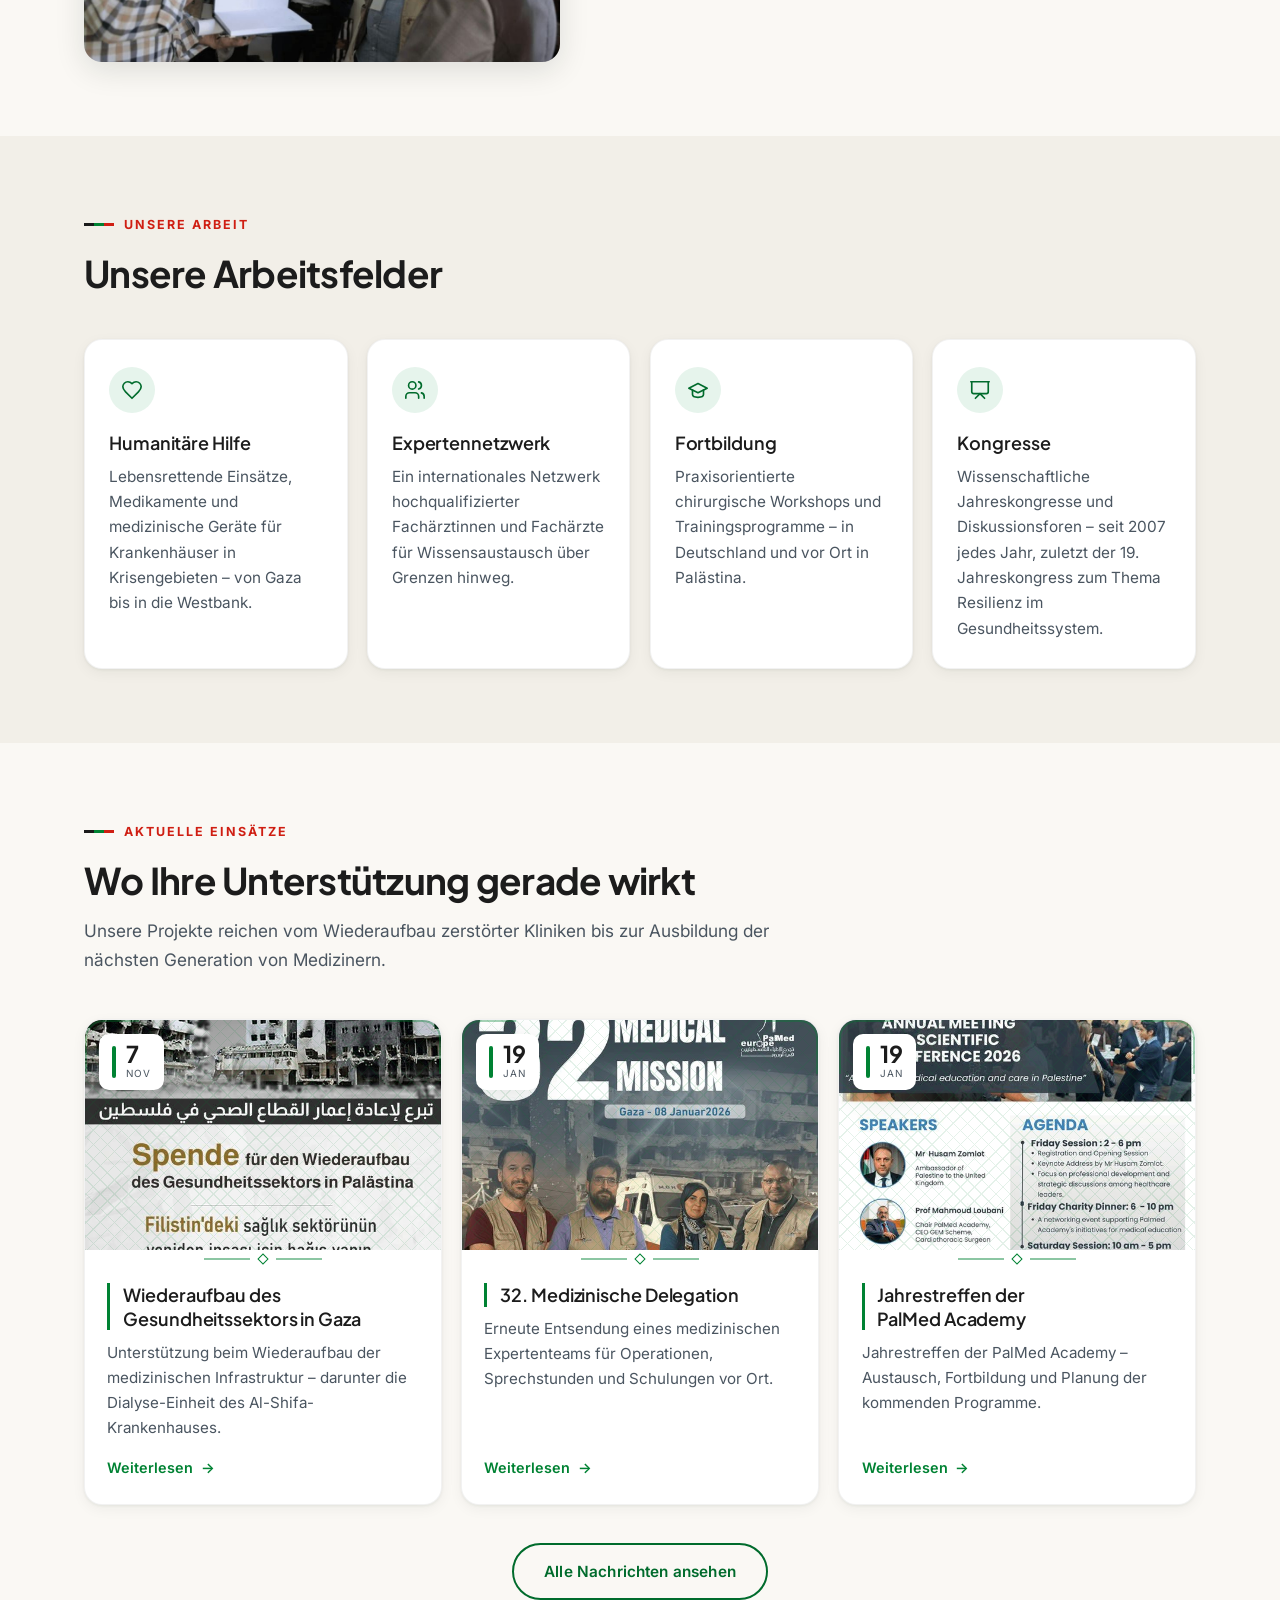
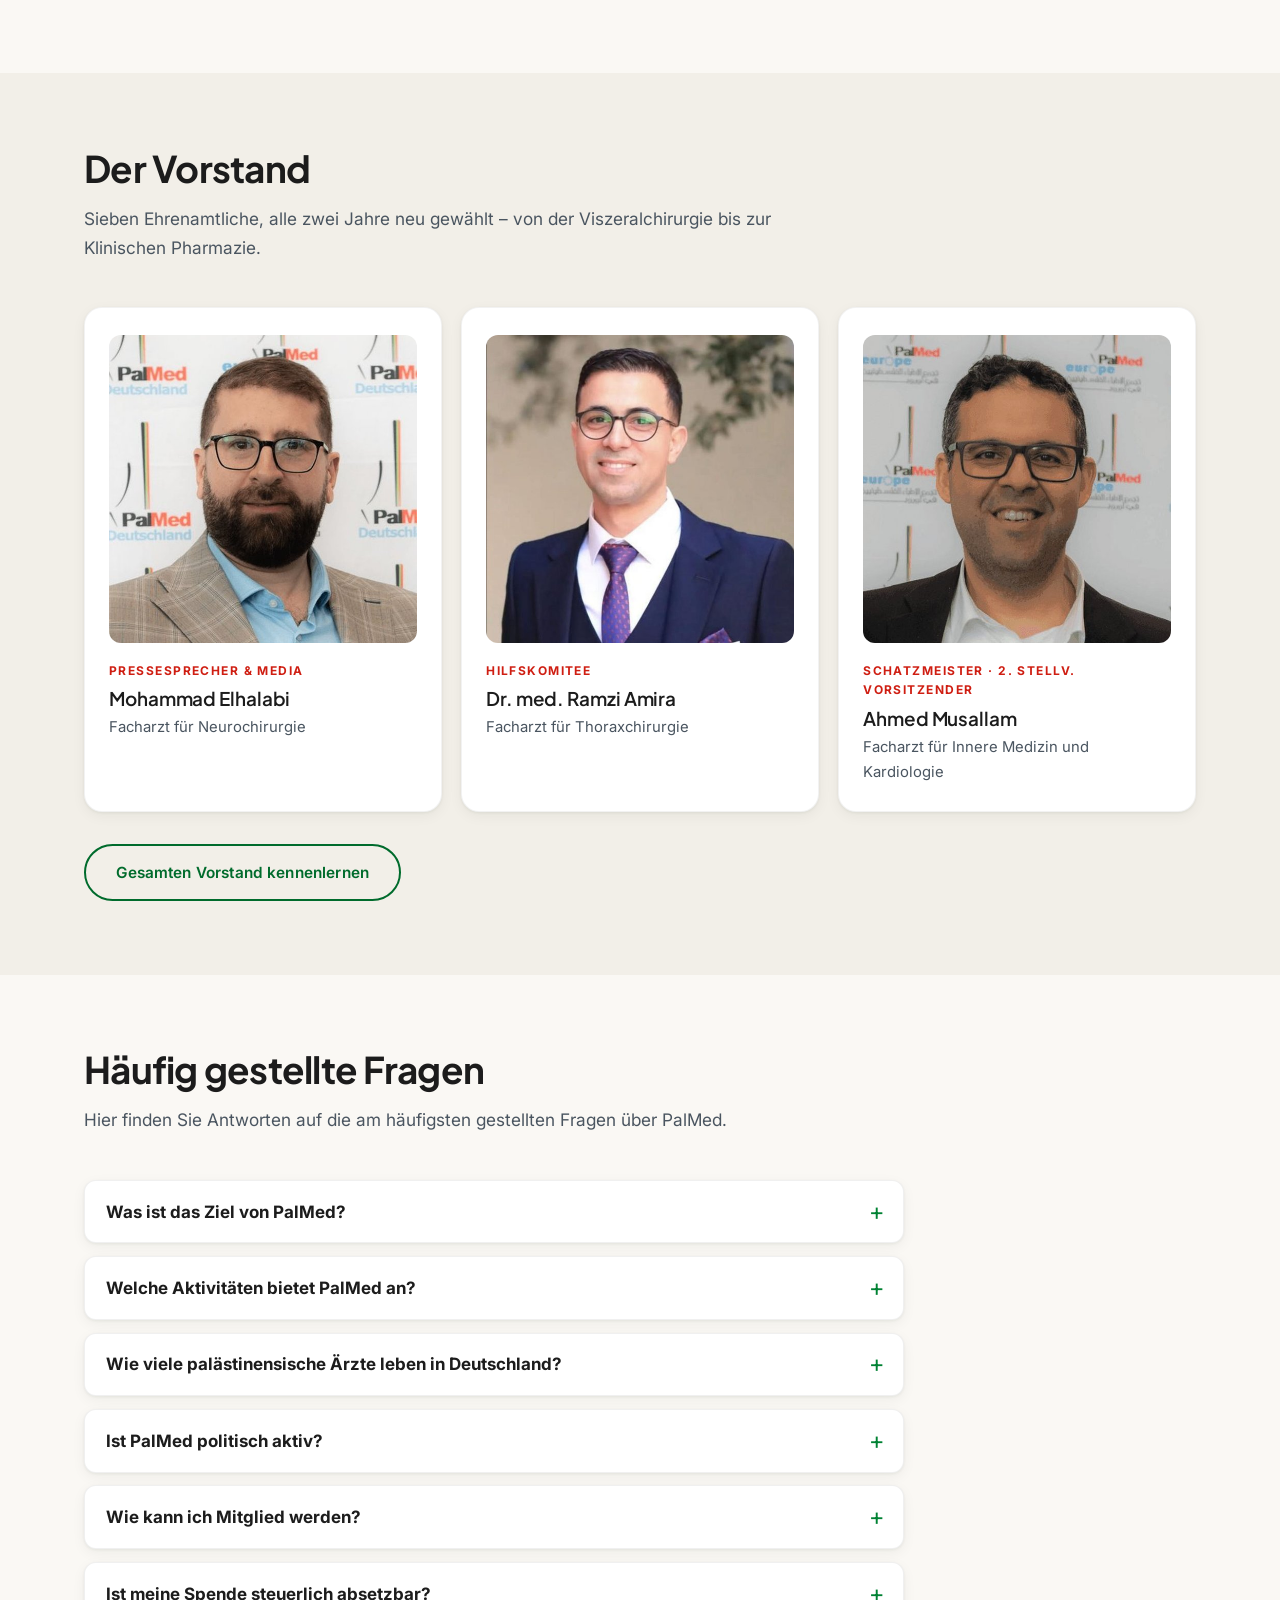
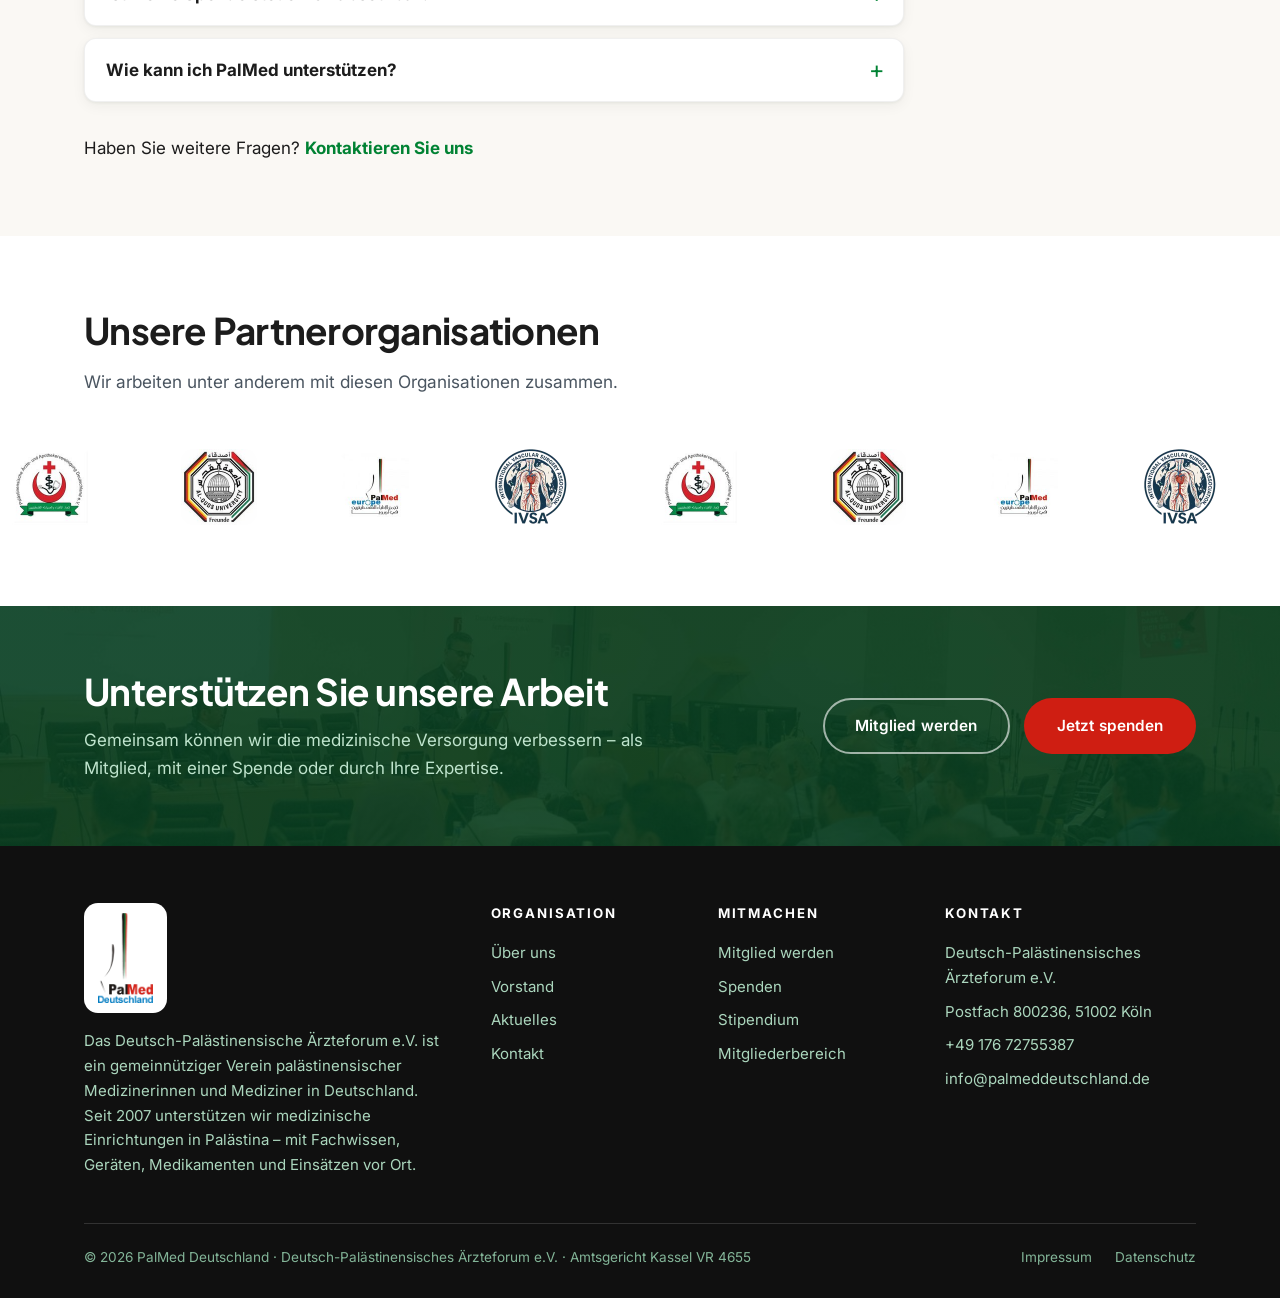
==== commit 857b25f5: "Projekte komplett in den Mitgliederbereich verlegt - projekte.html geloescht; Projektkarten leben je" ====
--- a/index.html
+++ b/index.html
@@ -359,6 +359,7 @@
           <li><a href="mitglied-werden.html">Mitglied werden</a></li>
           <li><a href="spenden.html">Spenden</a></li>
           <li><a href="aktuelles.html#stipendium">Stipendium</a></li>
+          <li><a href="mitglieder.html">Mitgliederbereich</a></li>
         </ul>
       </div>
       <div>
